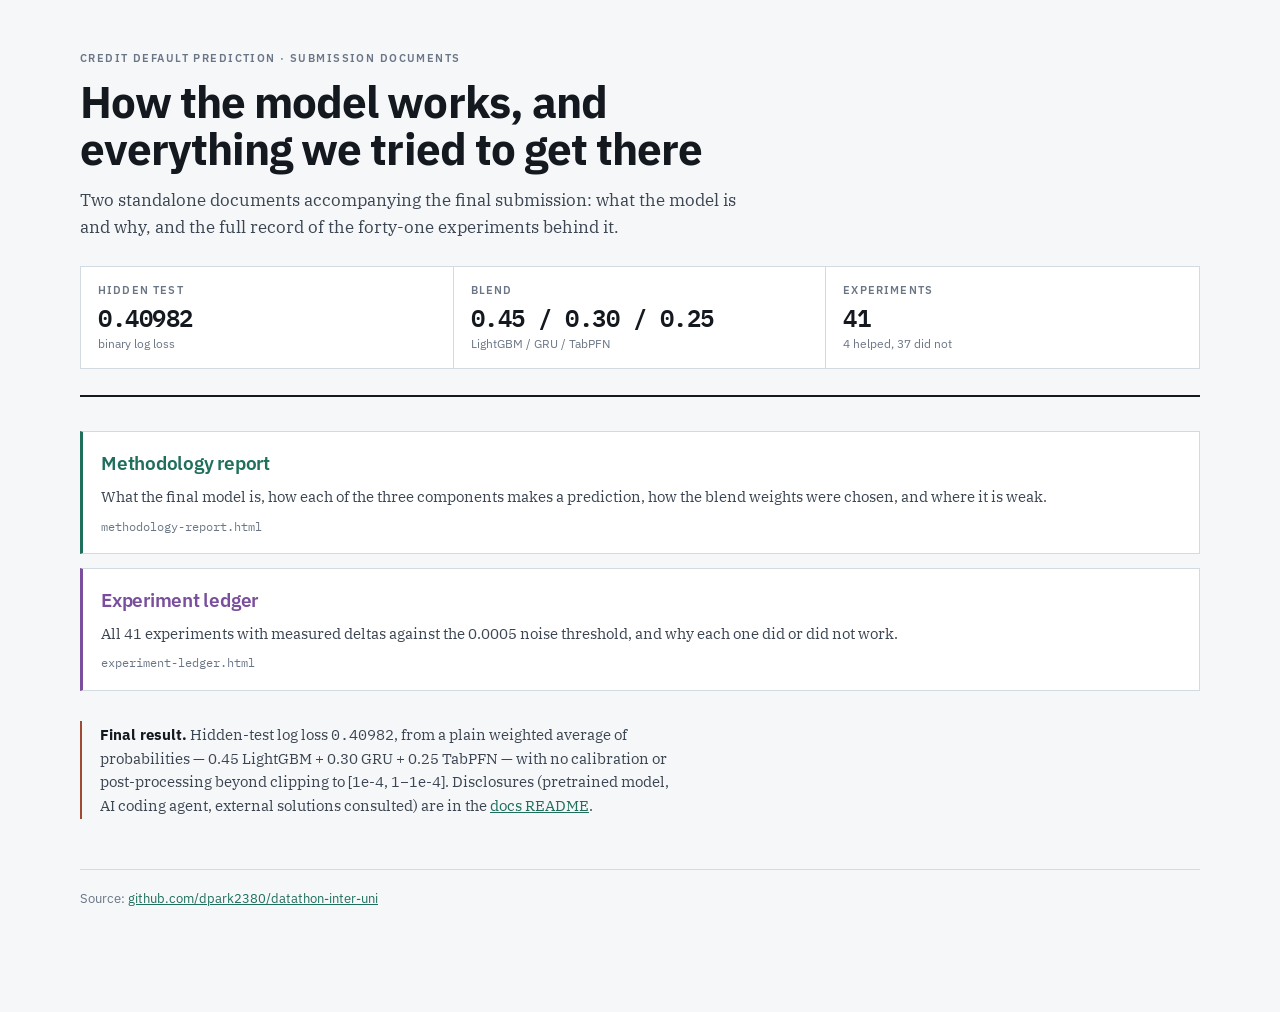
==== docs/index.html @ 4aecfcb4 "Add docs landing page for GitHub Pages Table of contents linking the methodology report and experime" ====
<!doctype html>
<html lang="en">
<head>
<meta charset="utf-8">
<meta name="viewport" content="width=device-width, initial-scale=1">
<title>Credit Default Prediction — Submission Documents</title>
<link rel="preconnect" href="https://fonts.googleapis.com">
<link rel="preconnect" href="https://fonts.gstatic.com" crossorigin>
<link rel="stylesheet" href="https://fonts.googleapis.com/css2?family=IBM+Plex+Mono:wght@400;500;600&family=IBM+Plex+Sans:wght@400;500;600;700&family=IBM+Plex+Serif:ital,wght@0,400;0,500;1,400&display=swap">
<style>
  :root{
    --ground:#F6F7F9; --panel:#FFFFFF; --panel-2:#ECEFF3;
    --ink:#14181F; --ink-2:#3C4652; --ink-3:#6A7686;
    --rule:#D2DAE2; --rule-soft:#E5EAEF;
    --lgbm:#1F6F5C; --gru:#7A4E9C; --tab:#B26A16; --warn:#9E4A34;
    --sans:"IBM Plex Sans",system-ui,-apple-system,sans-serif;
    --serif:"IBM Plex Serif",Georgia,serif;
    --mono:"IBM Plex Mono",ui-monospace,Menlo,monospace;
  }
  @media (prefers-color-scheme:dark){
    :root:not([data-theme="light"]){
      --ground:#0C1016; --panel:#141A22; --panel-2:#1A222B;
      --ink:#E7EDF4; --ink-2:#B3BFCC; --ink-3:#8492A2;
      --rule:#28313C; --rule-soft:#1F2731;
      --lgbm:#54C4A6; --gru:#B58BD6; --tab:#E0A254; --warn:#D98A70;
    }
  }
  :root[data-theme="dark"]{
    --ground:#0C1016; --panel:#141A22; --panel-2:#1A222B;
    --ink:#E7EDF4; --ink-2:#B3BFCC; --ink-3:#8492A2;
    --rule:#28313C; --rule-soft:#1F2731;
    --lgbm:#54C4A6; --gru:#B58BD6; --tab:#E0A254; --warn:#D98A70;
  }
  *{box-sizing:border-box;}
  body{background:var(--ground);color:var(--ink);font-family:var(--serif);
    font-size:16px;line-height:1.62;margin:0;padding:0 20px 90px;}
  .wrap{max-width:1120px;margin:0 auto;}
  .measure{max-width:67ch;}
  h1,h2,h3,.eyebrow,.stat b{font-family:var(--sans);}
  h1{font-size:clamp(29px,4.2vw,44px);line-height:1.08;letter-spacing:-.022em;
    font-weight:700;margin:0 0 14px;text-wrap:balance;}
  h2{font-size:19px;font-weight:600;letter-spacing:-.012em;margin:0;}
  p{margin:0 0 14px;}
  a{color:var(--lgbm);}
  .eyebrow{font-size:11px;font-weight:600;letter-spacing:.13em;text-transform:uppercase;
    color:var(--ink-3);margin:0 0 10px;}
  .mono{font-family:var(--mono);font-variant-numeric:tabular-nums;}
  code{font-family:var(--mono);font-size:.88em;background:var(--panel-2);
    padding:1px 5px;border-radius:3px;}
  header.top{border-bottom:2px solid var(--ink);padding:50px 0 26px;margin-bottom:34px;}
  .sub{color:var(--ink-2);font-size:17px;margin:0;}

  .figures{display:grid;grid-template-columns:repeat(auto-fit,minmax(150px,1fr));
    border:1px solid var(--rule);background:var(--panel);margin-top:24px;}
  .stat{padding:15px 17px;border-right:1px solid var(--rule);}
  .stat:last-child{border-right:none;}
  .stat span{display:block;font-family:var(--sans);font-size:10.5px;font-weight:600;
    letter-spacing:.11em;text-transform:uppercase;color:var(--ink-3);margin-bottom:6px;}
  .stat b{display:block;font-family:var(--mono);font-size:24px;font-weight:600;
    letter-spacing:-.02em;line-height:1;font-variant-numeric:tabular-nums;}
  .stat i{display:block;font-style:normal;font-size:12px;color:var(--ink-3);
    margin-top:5px;font-family:var(--sans);}

  .docs{display:grid;gap:14px;margin-top:26px;}
  .doc{display:block;border:1px solid var(--rule);border-left-width:3px;
    background:var(--panel);padding:16px 18px 17px;text-decoration:none;color:inherit;}
  .doc:hover{background:var(--panel-2);}
  .doc.m{border-left-color:var(--lgbm);}
  .doc.l{border-left-color:var(--gru);}
  .doc h2{color:var(--lgbm);}
  .doc.l h2{color:var(--gru);}
  .doc p{margin:6px 0 0;font-size:14.5px;color:var(--ink-2);}
  .doc .file{font-family:var(--mono);font-size:11.5px;color:var(--ink-3);
    margin-top:9px;display:block;}

  .note{border-left:2px solid var(--warn);padding:2px 0 2px 18px;margin:30px 0 0;
    color:var(--ink-2);font-size:14.5px;}
  .note strong{font-family:var(--sans);color:var(--ink);}
  footer{margin-top:50px;padding-top:18px;border-top:1px solid var(--rule);
    font-family:var(--sans);font-size:12.5px;color:var(--ink-3);}
</style>
</head>
<body>
<div class="wrap">

<header class="top">
  <p class="eyebrow">Credit default prediction &middot; submission documents</p>
  <h1>How the model works, and everything we tried to get there</h1>
  <p class="sub measure">Two standalone documents accompanying the final submission: what the model is and why, and the full record of the forty-one experiments behind it.</p>
  <div class="figures">
    <div class="stat"><span>Hidden test</span><b>0.40982</b><i>binary log loss</i></div>
    <div class="stat"><span>Blend</span><b>0.45 / 0.30 / 0.25</b><i>LightGBM / GRU / TabPFN</i></div>
    <div class="stat"><span>Experiments</span><b>41</b><i>4 helped, 37 did not</i></div>
  </div>
</header>

<div class="docs">
  <a class="doc m" href="methodology-report.html">
    <h2>Methodology report</h2>
    <p>What the final model is, how each of the three components makes a prediction, how the blend weights were chosen, and where it is weak.</p>
    <span class="file">methodology-report.html</span>
  </a>
  <a class="doc l" href="experiment-ledger.html">
    <h2>Experiment ledger</h2>
    <p>All 41 experiments with measured deltas against the 0.0005 noise threshold, and why each one did or did not work.</p>
    <span class="file">experiment-ledger.html</span>
  </a>
</div>

<div class="note measure">
  <strong>Final result.</strong> Hidden-test log loss <span class="mono">0.40982</span>, from a plain weighted average of probabilities &mdash; 0.45 LightGBM + 0.30 GRU + 0.25 TabPFN &mdash; with no calibration or post-processing beyond clipping to [1e-4, 1&minus;1e-4]. Disclosures (pretrained model, AI coding agent, external solutions consulted) are in the <a href="https://github.com/dpark2380/datathon-inter-uni/blob/main/docs/README.md">docs README</a>.
</div>

<footer>
  <p>Source: <a href="https://github.com/dpark2380/datathon-inter-uni">github.com/dpark2380/datathon-inter-uni</a></p>
</footer>

</div>
</body>
</html>
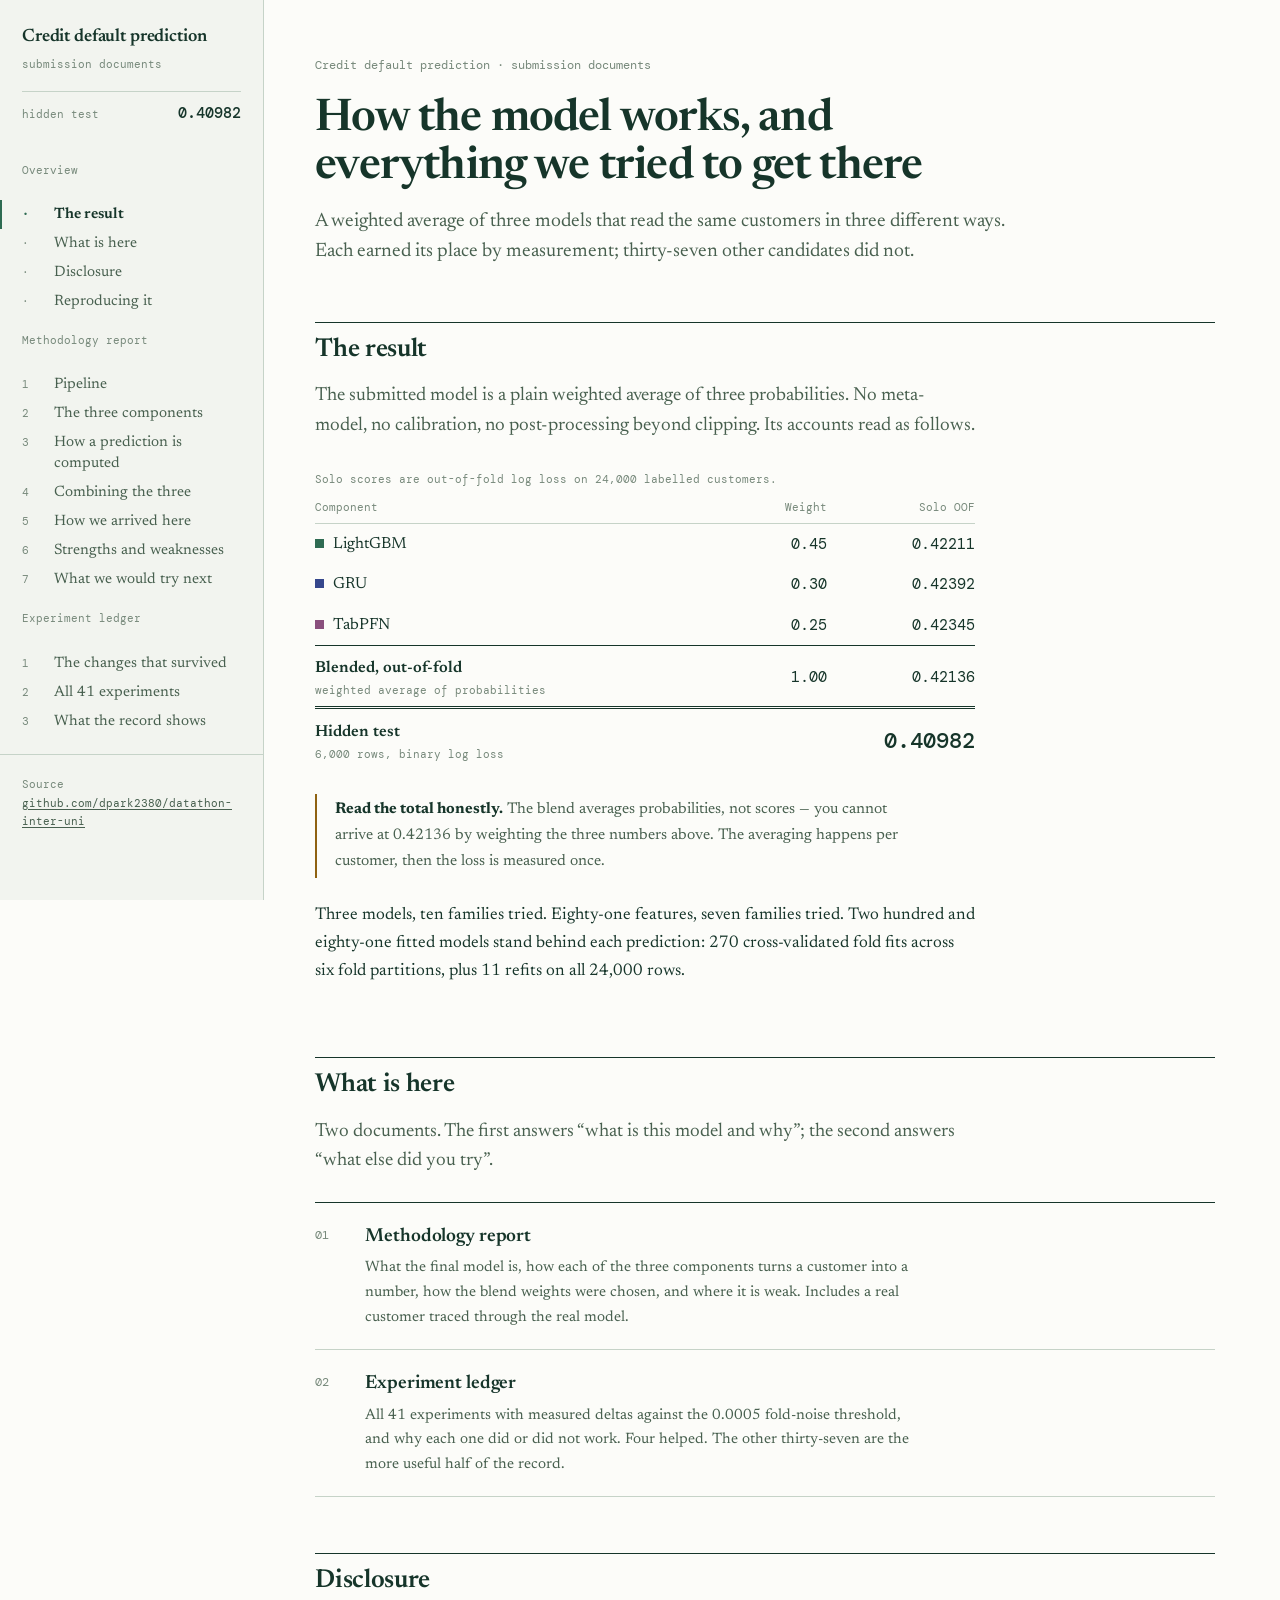
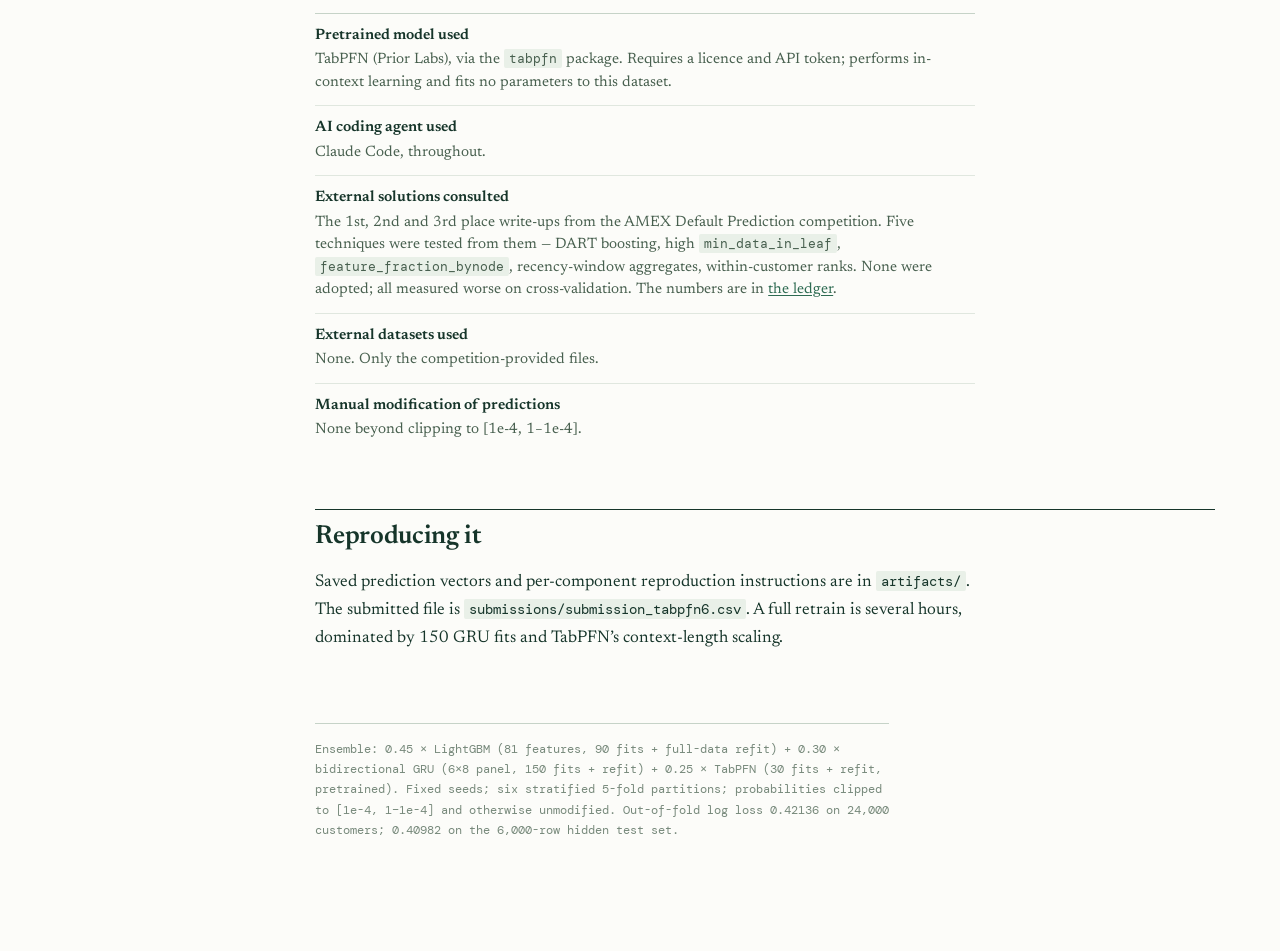
==== commit d621caa7: "Rebuild the published documents as a navigable three-page site The two documents were standalone pag" ====
--- a/docs/index.html
+++ b/docs/index.html
@@ -4,117 +4,134 @@
 <meta charset="utf-8">
 <meta name="viewport" content="width=device-width, initial-scale=1">
 <title>Credit Default Prediction — Submission Documents</title>
+<meta name="description" content="How a three-model ensemble predicts credit default at 0.40982 log loss, and the record of forty-one experiments behind it.">
 <link rel="preconnect" href="https://fonts.googleapis.com">
 <link rel="preconnect" href="https://fonts.gstatic.com" crossorigin>
-<link rel="stylesheet" href="https://fonts.googleapis.com/css2?family=IBM+Plex+Mono:wght@400;500;600&family=IBM+Plex+Sans:wght@400;500;600;700&family=IBM+Plex+Serif:ital,wght@0,400;0,500;1,400&display=swap">
-<style>
-  :root{
-    --ground:#F6F7F9; --panel:#FFFFFF; --panel-2:#ECEFF3;
-    --ink:#14181F; --ink-2:#3C4652; --ink-3:#6A7686;
-    --rule:#D2DAE2; --rule-soft:#E5EAEF;
-    --lgbm:#1F6F5C; --gru:#7A4E9C; --tab:#B26A16; --warn:#9E4A34;
-    --sans:"IBM Plex Sans",system-ui,-apple-system,sans-serif;
-    --serif:"IBM Plex Serif",Georgia,serif;
-    --mono:"IBM Plex Mono",ui-monospace,Menlo,monospace;
-  }
-  @media (prefers-color-scheme:dark){
-    :root:not([data-theme="light"]){
-      --ground:#0C1016; --panel:#141A22; --panel-2:#1A222B;
-      --ink:#E7EDF4; --ink-2:#B3BFCC; --ink-3:#8492A2;
-      --rule:#28313C; --rule-soft:#1F2731;
-      --lgbm:#54C4A6; --gru:#B58BD6; --tab:#E0A254; --warn:#D98A70;
-    }
-  }
-  :root[data-theme="dark"]{
-    --ground:#0C1016; --panel:#141A22; --panel-2:#1A222B;
-    --ink:#E7EDF4; --ink-2:#B3BFCC; --ink-3:#8492A2;
-    --rule:#28313C; --rule-soft:#1F2731;
-    --lgbm:#54C4A6; --gru:#B58BD6; --tab:#E0A254; --warn:#D98A70;
-  }
-  *{box-sizing:border-box;}
-  body{background:var(--ground);color:var(--ink);font-family:var(--serif);
-    font-size:16px;line-height:1.62;margin:0;padding:0 20px 90px;}
-  .wrap{max-width:1120px;margin:0 auto;}
-  .measure{max-width:67ch;}
-  h1,h2,h3,.eyebrow,.stat b{font-family:var(--sans);}
-  h1{font-size:clamp(29px,4.2vw,44px);line-height:1.08;letter-spacing:-.022em;
-    font-weight:700;margin:0 0 14px;text-wrap:balance;}
-  h2{font-size:19px;font-weight:600;letter-spacing:-.012em;margin:0;}
-  p{margin:0 0 14px;}
-  a{color:var(--lgbm);}
-  .eyebrow{font-size:11px;font-weight:600;letter-spacing:.13em;text-transform:uppercase;
-    color:var(--ink-3);margin:0 0 10px;}
-  .mono{font-family:var(--mono);font-variant-numeric:tabular-nums;}
-  code{font-family:var(--mono);font-size:.88em;background:var(--panel-2);
-    padding:1px 5px;border-radius:3px;}
-  header.top{border-bottom:2px solid var(--ink);padding:50px 0 26px;margin-bottom:34px;}
-  .sub{color:var(--ink-2);font-size:17px;margin:0;}
-
-  .figures{display:grid;grid-template-columns:repeat(auto-fit,minmax(150px,1fr));
-    border:1px solid var(--rule);background:var(--panel);margin-top:24px;}
-  .stat{padding:15px 17px;border-right:1px solid var(--rule);}
-  .stat:last-child{border-right:none;}
-  .stat span{display:block;font-family:var(--sans);font-size:10.5px;font-weight:600;
-    letter-spacing:.11em;text-transform:uppercase;color:var(--ink-3);margin-bottom:6px;}
-  .stat b{display:block;font-family:var(--mono);font-size:24px;font-weight:600;
-    letter-spacing:-.02em;line-height:1;font-variant-numeric:tabular-nums;}
-  .stat i{display:block;font-style:normal;font-size:12px;color:var(--ink-3);
-    margin-top:5px;font-family:var(--sans);}
-
-  .docs{display:grid;gap:14px;margin-top:26px;}
-  .doc{display:block;border:1px solid var(--rule);border-left-width:3px;
-    background:var(--panel);padding:16px 18px 17px;text-decoration:none;color:inherit;}
-  .doc:hover{background:var(--panel-2);}
-  .doc.m{border-left-color:var(--lgbm);}
-  .doc.l{border-left-color:var(--gru);}
-  .doc h2{color:var(--lgbm);}
-  .doc.l h2{color:var(--gru);}
-  .doc p{margin:6px 0 0;font-size:14.5px;color:var(--ink-2);}
-  .doc .file{font-family:var(--mono);font-size:11.5px;color:var(--ink-3);
-    margin-top:9px;display:block;}
-
-  .note{border-left:2px solid var(--warn);padding:2px 0 2px 18px;margin:30px 0 0;
-    color:var(--ink-2);font-size:14.5px;}
-  .note strong{font-family:var(--sans);color:var(--ink);}
-  footer{margin-top:50px;padding-top:18px;border-top:1px solid var(--rule);
-    font-family:var(--sans);font-size:12.5px;color:var(--ink-3);}
-</style>
+<link rel="stylesheet" href="https://fonts.googleapis.com/css2?family=DM+Mono:wght@300;400;500&family=Newsreader:ital,opsz,wght@0,6..72,400..700;1,6..72,400..600&display=swap">
+<link rel="stylesheet" href="assets/site.css">
 </head>
 <body>
+
+<button class="navbtn" aria-expanded="false" aria-controls="nav"><span></span>Contents</button>
+
+<nav class="nav" id="nav" aria-label="Document contents">
+  <a class="brand" href="index.html"><b>Credit default prediction</b><span>submission documents</span></a>
+  <p class="score"><span>hidden test</span><b>0.40982</b></p>
+
+  <p class="grp">Overview</p>
+  <ol>
+    <li><a class="item" href="#result"><span class="no">·</span>The result</a></li>
+    <li><a class="item" href="#reading"><span class="no">·</span>What is here</a></li>
+    <li><a class="item" href="#disclosure"><span class="no">·</span>Disclosure</a></li>
+    <li><a class="item" href="#repro"><span class="no">·</span>Reproducing it</a></li>
+  </ol>
+
+  <p class="grp">Methodology report</p>
+  <ol>
+    <li><a class="item" href="methodology-report.html#pipeline"><span class="no">1</span>Pipeline</a></li>
+    <li><a class="item" href="methodology-report.html#components"><span class="no">2</span>The three components</a></li>
+    <li><a class="item" href="methodology-report.html#mechanics"><span class="no">3</span>How a prediction is computed</a></li>
+    <li><a class="item" href="methodology-report.html#blend"><span class="no">4</span>Combining the three</a></li>
+    <li><a class="item" href="methodology-report.html#provenance"><span class="no">5</span>How we arrived here</a></li>
+    <li><a class="item" href="methodology-report.html#assessment"><span class="no">6</span>Strengths and weaknesses</a></li>
+    <li><a class="item" href="methodology-report.html#next"><span class="no">7</span>What we would try next</a></li>
+  </ol>
+
+  <p class="grp">Experiment ledger</p>
+  <ol>
+    <li><a class="item" href="experiment-ledger.html#survived"><span class="no">1</span>The changes that survived</a></li>
+    <li><a class="item" href="experiment-ledger.html#ledger"><span class="no">2</span>All 41 experiments</a></li>
+    <li><a class="item" href="experiment-ledger.html#patterns"><span class="no">3</span>What the record shows</a></li>
+  </ol>
+
+  <p class="foot">Source<br><a href="https://github.com/dpark2380/datathon-inter-uni">github.com/dpark2380/<wbr>datathon-inter-uni</a></p>
+</nav>
+
+<main class="page">
 <div class="wrap">
 
 <header class="top">
-  <p class="eyebrow">Credit default prediction &middot; submission documents</p>
+  <p class="kicker">Credit default prediction · submission documents</p>
   <h1>How the model works, and everything we tried to get there</h1>
-  <p class="sub measure">Two standalone documents accompanying the final submission: what the model is and why, and the full record of the forty-one experiments behind it.</p>
-  <div class="figures">
-    <div class="stat"><span>Hidden test</span><b>0.40982</b><i>binary log loss</i></div>
-    <div class="stat"><span>Blend</span><b>0.45 / 0.30 / 0.25</b><i>LightGBM / GRU / TabPFN</i></div>
-    <div class="stat"><span>Experiments</span><b>41</b><i>4 helped, 37 did not</i></div>
-  </div>
+  <p class="sub measure">A weighted average of three models that read the same customers in three different ways. Each earned its place by measurement; thirty-seven other candidates did not.</p>
 </header>
 
-<div class="docs">
-  <a class="doc m" href="methodology-report.html">
-    <h2>Methodology report</h2>
-    <p>What the final model is, how each of the three components makes a prediction, how the blend weights were chosen, and where it is weak.</p>
-    <span class="file">methodology-report.html</span>
-  </a>
-  <a class="doc l" href="experiment-ledger.html">
-    <h2>Experiment ledger</h2>
-    <p>All 41 experiments with measured deltas against the 0.0005 noise threshold, and why each one did or did not work.</p>
-    <span class="file">experiment-ledger.html</span>
-  </a>
-</div>
+<section id="result">
+  <div class="sechead"><h2>The result</h2></div>
+  <p class="lede measure">The submitted model is a plain weighted average of three probabilities. No meta-model, no calibration, no post-processing beyond clipping. Its accounts read as follows.</p>
 
-<div class="note measure">
-  <strong>Final result.</strong> Hidden-test log loss <span class="mono">0.40982</span>, from a plain weighted average of probabilities &mdash; 0.45 LightGBM + 0.30 GRU + 0.25 TabPFN &mdash; with no calibration or post-processing beyond clipping to [1e-4, 1&minus;1e-4]. Disclosures (pretrained model, AI coding agent, external solutions consulted) are in the <a href="https://github.com/dpark2380/datathon-inter-uni/blob/main/docs/README.md">docs README</a>.
-</div>
+  <div class="stmt">
+    <table>
+      <caption>Solo scores are out-of-fold log loss on 24,000 labelled customers.</caption>
+      <thead>
+        <tr><th scope="col">Component</th><th scope="col">Weight</th><th scope="col">Solo OOF</th></tr>
+      </thead>
+      <tbody>
+        <tr><td><i class="swatch sw-l"></i>LightGBM</td><td>0.45</td><td>0.42211</td></tr>
+        <tr><td><i class="swatch sw-g"></i>GRU</td><td>0.30</td><td>0.42392</td></tr>
+        <tr><td><i class="swatch sw-t"></i>TabPFN</td><td>0.25</td><td>0.42345</td></tr>
+        <tr class="total">
+          <td>Blended, out-of-fold<span class="qual">weighted average of probabilities</span></td>
+          <td>1.00</td><td>0.42136</td>
+        </tr>
+        <tr class="final">
+          <td>Hidden test<span class="qual">6,000 rows, binary log loss</span></td>
+          <td colspan="2">0.40982</td>
+        </tr>
+      </tbody>
+    </table>
+  </div>
 
-<footer>
-  <p>Source: <a href="https://github.com/dpark2380/datathon-inter-uni">github.com/dpark2380/datathon-inter-uni</a></p>
+  <p class="note measure"><strong>Read the total honestly.</strong> The blend averages probabilities, not scores &mdash; you cannot arrive at 0.42136 by weighting the three numbers above. The averaging happens per customer, then the loss is measured once.</p>
+
+  <p class="measure">Three models, ten families tried. Eighty-one features, seven families tried. Two hundred and eighty-one fitted models stand behind each prediction: 270 cross-validated fold fits across six fold partitions, plus 11 refits on all 24,000 rows.</p>
+</section>
+
+<section id="reading">
+  <div class="sechead"><h2>What is here</h2></div>
+  <p class="lede measure">Two documents. The first answers &ldquo;what is this model and why&rdquo;; the second answers &ldquo;what else did you try&rdquo;.</p>
+
+  <div class="docs">
+    <a class="doc" href="methodology-report.html">
+      <span class="no">01</span>
+      <span>
+        <h3>Methodology report</h3>
+        <p>What the final model is, how each of the three components turns a customer into a number, how the blend weights were chosen, and where it is weak. Includes a real customer traced through the real model.</p>
+      </span>
+    </a>
+    <a class="doc" href="experiment-ledger.html">
+      <span class="no">02</span>
+      <span>
+        <h3>Experiment ledger</h3>
+        <p>All 41 experiments with measured deltas against the 0.0005 fold-noise threshold, and why each one did or did not work. Four helped. The other thirty-seven are the more useful half of the record.</p>
+      </span>
+    </a>
+  </div>
+</section>
+
+<section id="disclosure">
+  <div class="sechead"><h2>Disclosure</h2></div>
+  <ul class="deflist measure">
+    <li><b>Pretrained model used</b>TabPFN (Prior Labs), via the <code>tabpfn</code> package. Requires a licence and API token; performs in-context learning and fits no parameters to this dataset.</li>
+    <li><b>AI coding agent used</b>Claude Code, throughout.</li>
+    <li><b>External solutions consulted</b>The 1st, 2nd and 3rd place write-ups from the AMEX Default Prediction competition. Five techniques were tested from them &mdash; DART boosting, high <code>min_data_in_leaf</code>, <code>feature_fraction_bynode</code>, recency-window aggregates, within-customer ranks. None were adopted; all measured worse on cross-validation. The numbers are in <a href="experiment-ledger.html#ledger">the ledger</a>.</li>
+    <li><b>External datasets used</b>None. Only the competition-provided files.</li>
+    <li><b>Manual modification of predictions</b>None beyond clipping to [1e-4, 1&minus;1e-4].</li>
+  </ul>
+</section>
+
+<section id="repro">
+  <div class="sechead"><h2>Reproducing it</h2></div>
+  <p class="measure">Saved prediction vectors and per-component reproduction instructions are in <code>artifacts/</code>. The submitted file is <code>submissions/submission_tabpfn6.csv</code>. A full retrain is several hours, dominated by 150 GRU fits and TabPFN&rsquo;s context-length scaling.</p>
+</section>
+
+<footer class="doc-foot">
+  Ensemble: 0.45 &times; LightGBM (81 features, 90 fits + full-data refit) + 0.30 &times; bidirectional GRU (6&times;8 panel, 150 fits + refit) + 0.25 &times; TabPFN (30 fits + refit, pretrained). Fixed seeds; six stratified 5-fold partitions; probabilities clipped to [1e-4, 1&minus;1e-4] and otherwise unmodified. Out-of-fold log loss 0.42136 on 24,000 customers; 0.40982 on the 6,000-row hidden test set.
 </footer>
 
 </div>
+</main>
+
+<script src="assets/site.js"></script>
 </body>
 </html>
--- a/docs/assets/site.css
+++ b/docs/assets/site.css
@@ -0,0 +1,302 @@
+/* Credit default prediction — submission documents
+   Visual system: the account statement. Serif prose, mono figures,
+   accounting rules, green-bar banding where rows must be tracked. */
+
+:root{
+  --paper:#FCFCF9;
+  --panel:#FFFFFF;
+  --bar:#E9F0E8;
+  --tint:#F2F4EF;
+  --ink:#16352A;
+  --ink-2:#48604F;
+  --ink-3:#77897B;
+  --rule:#C6D3C8;
+  --rule-soft:#E0E7DF;
+  --red:#A3301F;
+  --amber:#8F6212;
+  --lgbm:#2E6B52;
+  --gru:#35478C;
+  --tab:#8A4F7D;
+  --serif:"Newsreader",Georgia,"Times New Roman",serif;
+  --mono:"DM Mono",ui-monospace,"SF Mono",Menlo,monospace;
+  --sidebar:264px;
+}
+@media (prefers-color-scheme:dark){
+  :root:not([data-theme="light"]){
+    --paper:#0F1411; --panel:#151B17; --bar:#1A221C; --tint:#141A16;
+    --ink:#E3ECE5; --ink-2:#AABCAF; --ink-3:#849685;
+    --rule:#2B352E; --rule-soft:#212A23;
+    --red:#E4907E; --amber:#D8A852;
+    --lgbm:#63BE99; --gru:#96A9EC; --tab:#D69CC6;
+  }
+}
+:root[data-theme="dark"]{
+  --paper:#0F1411; --panel:#151B17; --bar:#1A221C; --tint:#141A16;
+  --ink:#E3ECE5; --ink-2:#AABCAF; --ink-3:#849685;
+  --rule:#2B352E; --rule-soft:#212A23;
+  --red:#E4907E; --amber:#D8A852;
+  --lgbm:#63BE99; --gru:#96A9EC; --tab:#D69CC6;
+}
+
+*{box-sizing:border-box;}
+html{scroll-behavior:smooth;scroll-padding-top:24px;}
+@media (prefers-reduced-motion:reduce){html{scroll-behavior:auto;}}
+body{
+  margin:0;background:var(--paper);color:var(--ink);
+  font-family:var(--serif);font-size:17px;line-height:1.66;
+  font-optical-sizing:auto;
+  -webkit-font-smoothing:antialiased;
+}
+
+/* ---------- sidebar ---------------------------------------------------- */
+
+.nav{
+  position:fixed;inset:0 auto 0 0;width:var(--sidebar);
+  border-right:1px solid var(--rule);background:var(--tint);
+  overflow-y:auto;padding:26px 0 40px;z-index:40;
+}
+.nav .brand{display:block;padding:0 22px 18px;text-decoration:none;color:inherit;}
+.nav .brand b{display:block;font-size:18px;font-weight:600;line-height:1.25;letter-spacing:-.008em;}
+.nav .brand span{display:block;font-family:var(--mono);font-size:11px;
+  color:var(--ink-3);margin-top:6px;}
+.nav .score{
+  margin:0 22px 20px;padding:9px 0 0;border-top:1px solid var(--rule);
+  font-family:var(--mono);font-size:11px;color:var(--ink-3);
+  display:flex;justify-content:space-between;align-items:baseline;
+}
+.nav .score b{font-size:15px;color:var(--ink);font-weight:500;font-variant-numeric:tabular-nums;}
+
+.nav ol{list-style:none;margin:0;padding:0;}
+.nav .grp{
+  font-family:var(--mono);font-size:10.5px;color:var(--ink-3);
+  padding:16px 22px 6px;
+}
+.nav a.item{
+  display:flex;gap:10px;align-items:baseline;
+  padding:4px 22px 4px 20px;border-left:2px solid transparent;
+  text-decoration:none;color:var(--ink-2);font-size:15px;line-height:1.4;
+}
+.nav a.item .no{font-family:var(--mono);font-size:11px;color:var(--ink-3);
+  min-width:22px;font-variant-numeric:tabular-nums;}
+.nav a.item:hover{color:var(--ink);background:var(--bar);}
+.nav a.item[aria-current]{color:var(--ink);border-left-color:var(--lgbm);font-weight:600;}
+.nav a.item[aria-current] .no{color:var(--lgbm);}
+.nav .foot{padding:20px 22px 0;margin-top:18px;border-top:1px solid var(--rule);
+  font-family:var(--mono);font-size:11px;color:var(--ink-3);line-height:1.7;}
+.nav .foot a{color:var(--ink-2);}
+
+.navbtn{display:none;}
+
+/* ---------- page shell -------------------------------------------------- */
+
+.page{margin-left:var(--sidebar);padding:0 clamp(20px,4vw,64px) 110px;}
+.wrap{max-width:900px;}
+.measure{max-width:66ch;}
+
+h1{font-size:clamp(30px,4vw,45px);line-height:1.06;letter-spacing:-.018em;
+  font-weight:600;margin:0 0 16px;text-wrap:balance;}
+h2{font-size:26px;line-height:1.18;font-weight:600;letter-spacing:-.012em;margin:0;}
+h3{font-size:19px;font-weight:600;margin:0 0 8px;letter-spacing:-.006em;}
+h4{font-size:16px;font-weight:600;margin:20px 0 6px;}
+p{margin:0 0 15px;}
+a{color:var(--lgbm);text-underline-offset:2px;}
+:focus-visible{outline:2px solid var(--gru);outline-offset:3px;}
+em{font-style:italic;}
+
+.mono,code{font-family:var(--mono);font-variant-numeric:tabular-nums;}
+code{font-size:.85em;background:var(--bar);padding:1px 5px;border-radius:2px;}
+.lede{font-size:19px;color:var(--ink-2);line-height:1.55;}
+.sub{font-size:19.5px;color:var(--ink-2);line-height:1.5;margin:0;}
+
+header.top{padding:56px 0 0;}
+header.top .kicker{font-family:var(--mono);font-size:12px;color:var(--ink-3);
+  margin:0 0 20px;}
+
+/* section headers: a ruled statement divider ---------------------------- */
+section{padding-top:56px;}
+.sechead{display:flex;align-items:baseline;gap:14px;
+  border-top:1px solid var(--ink);padding-top:12px;margin-bottom:16px;}
+.sechead .no{font-family:var(--mono);font-size:13px;color:var(--ink-3);}
+.sechead h2{flex:1;}
+
+/* ---------- the statement of accounts (hero) ---------------------------- */
+
+.stmt{margin:30px 0 0;max-width:660px;overflow-x:auto;}
+.stmt table{width:100%;min-width:420px;border-collapse:collapse;}
+.stmt caption{text-align:left;font-family:var(--mono);font-size:11px;
+  color:var(--ink-3);padding-bottom:9px;}
+.stmt th{font-family:var(--mono);font-size:11px;font-weight:400;color:var(--ink-3);
+  text-align:right;padding:0 0 7px;border-bottom:1px solid var(--rule);}
+.stmt th:first-child{text-align:left;}
+.stmt td{padding:7px 0;font-size:16px;}
+.stmt td+td{text-align:right;font-family:var(--mono);font-size:15px;
+  font-variant-numeric:tabular-nums;padding-left:20px;}
+.stmt .swatch{display:inline-block;width:9px;height:9px;margin-right:9px;}
+.stmt .sw-l{background:var(--lgbm);} .stmt .sw-g{background:var(--gru);}
+.stmt .sw-t{background:var(--tab);}
+.stmt tr.total td{border-top:1px solid var(--ink);padding-top:9px;}
+.stmt tr.final td{border-top:3px double var(--ink);padding-top:10px;}
+.stmt tr.total td:first-child,.stmt tr.final td:first-child{font-weight:600;}
+.stmt tr.final td+td{font-size:22px;font-weight:500;}
+.stmt .qual{font-family:var(--mono);font-size:10.5px;color:var(--ink-3);
+  display:block;font-weight:400;}
+
+/* ---------- figure blocks ---------------------------------------------- */
+
+figure{margin:26px 0;padding:0;}
+figure.plate{background:var(--panel);border:1px solid var(--rule);padding:16px;}
+figure.plate img{display:block;width:100%;height:auto;}
+figcaption{font-size:14.5px;color:var(--ink-2);line-height:1.5;margin-top:11px;
+  max-width:64ch;}
+figcaption b{font-weight:600;color:var(--ink);}
+.chart{display:block;width:100%;height:auto;}
+.chart text{font-family:var(--mono);fill:var(--ink-3);}
+.chart .lab{fill:var(--ink-2);}
+
+/* ---------- pipeline ---------------------------------------------------- */
+
+.pipe{display:grid;grid-template-columns:repeat(auto-fit,minmax(168px,1fr));
+  border-top:1px solid var(--rule);margin:24px 0 0;}
+.pstep{border-bottom:1px solid var(--rule);border-right:1px solid var(--rule-soft);
+  padding:13px 16px 15px;}
+.pstep:last-child{border-right:none;}
+.pstep .n{font-family:var(--mono);font-size:11px;color:var(--ink-3);display:block;}
+.pstep strong{display:block;font-size:16.5px;font-weight:600;margin:3px 0 5px;}
+.pstep em{font-style:normal;font-size:13.5px;color:var(--ink-2);line-height:1.45;
+  display:block;}
+
+/* ---------- component ledgers ------------------------------------------- */
+
+.comps{display:grid;gap:26px;margin-top:26px;}
+@media (min-width:940px){.comps{grid-template-columns:repeat(3,1fr);}}
+.comp{border-top:3px solid var(--ink);padding-top:12px;}
+.comp.c-l{border-top-color:var(--lgbm);} .comp.c-g{border-top-color:var(--gru);}
+.comp.c-t{border-top-color:var(--tab);}
+.comp h3{margin-bottom:3px;}
+.comp .wt{font-family:var(--mono);font-size:11.5px;color:var(--ink-3);
+  margin:0 0 11px;}
+.comp p{font-size:15px;line-height:1.55;}
+.comp dl{display:grid;grid-template-columns:auto 1fr;gap:4px 14px;margin:14px 0 0;
+  border-top:1px solid var(--rule-soft);padding-top:10px;
+  font-family:var(--mono);font-size:12px;}
+.comp dt{color:var(--ink-3);}
+.comp dd{margin:0;text-align:right;font-variant-numeric:tabular-nums;}
+
+/* ---------- generic table ----------------------------------------------- */
+
+.tbl-wrap{overflow-x:auto;margin:24px 0 0;}
+table.data{width:100%;border-collapse:collapse;font-size:15px;min-width:540px;}
+table.data caption{text-align:left;font-family:var(--mono);font-size:11px;
+  color:var(--ink-3);padding-bottom:9px;}
+table.data th{font-family:var(--mono);font-size:11px;font-weight:400;
+  color:var(--ink-3);text-align:left;padding:0 12px 7px 0;
+  border-bottom:1px solid var(--ink);white-space:nowrap;}
+table.data th.n{text-align:right;}
+table.data td{padding:9px 12px 9px 0;border-bottom:1px solid var(--rule-soft);
+  vertical-align:top;}
+table.data td.n{text-align:right;font-family:var(--mono);
+  font-variant-numeric:tabular-nums;white-space:nowrap;}
+table.data tr.hl td{background:var(--bar);font-weight:600;}
+.up{color:var(--lgbm);} .down{color:var(--red);} .flat{color:var(--ink-3);}
+
+/* green-bar banding: only where a row must be tracked across width */
+table.ledger{min-width:760px;}
+table.ledger tr.band{background:var(--bar);}
+table.ledger td{border-bottom:none;padding:10px 12px 10px 10px;}
+table.ledger tr.grp td{font-family:var(--mono);font-size:11.5px;color:var(--ink-2);
+  background:transparent;border-bottom:1px solid var(--ink);
+  border-top:1px solid var(--rule);padding-top:28px;padding-bottom:6px;}
+.why{display:block;font-size:14.5px;line-height:1.5;color:var(--ink-2);}
+table.data .why{margin-top:3px;}
+table.ledger .exp{font-weight:600;min-width:170px;}
+
+/* delta bars: width = |delta| x 150000px, noise floor at 0.0005 = 75px */
+.bar{position:relative;height:16px;width:170px;}
+.bar .zero{position:absolute;left:50%;top:-1px;bottom:-1px;width:1px;
+  background:var(--ink-3);opacity:.7;}
+.bar .th{position:absolute;top:-1px;bottom:-1px;width:1px;
+  background:repeating-linear-gradient(var(--amber) 0 2px,transparent 2px 4px);}
+.bar .th.r{left:calc(50% + 75px);} .bar .th.l{left:calc(50% - 75px);}
+.bar .fill{position:absolute;top:4px;height:8px;
+  width:calc(var(--d) * 150000px);max-width:84px;}
+.bar .fill.pos{left:50%;background:var(--lgbm);}
+.bar .fill.neg{right:50%;background:var(--red);}
+.bar .fill.nil{left:50%;background:var(--ink-3);opacity:.5;}
+/* plain left-anchored bar, for distance-from-best */
+.pbar{display:block;height:8px;background:var(--ink-3);opacity:.45;margin-top:5px;}
+.pbar.sel{background:var(--lgbm);opacity:1;}
+
+.legend{display:flex;flex-wrap:wrap;gap:20px;margin-top:16px;
+  font-family:var(--mono);font-size:11px;color:var(--ink-3);}
+.legend i{display:inline-block;width:16px;height:6px;margin-right:7px;
+  vertical-align:middle;font-style:normal;}
+
+/* ---------- traces / computations --------------------------------------- */
+
+.trace{background:var(--tint);border-left:2px solid var(--rule);
+  font-family:var(--mono);font-size:12.5px;line-height:1.85;
+  padding:15px 18px;margin:20px 0;overflow-x:auto;
+  color:var(--ink-2);}
+.trace b{color:var(--ink);font-weight:500;}
+
+/* ---------- notes ------------------------------------------------------- */
+
+.note{border-left:2px solid var(--amber);padding:3px 0 3px 18px;margin:24px 0;
+  color:var(--ink-2);font-size:15.5px;}
+.note strong{color:var(--ink);}
+.callout{border-top:1px solid var(--ink);border-bottom:1px solid var(--ink);
+  padding:16px 0;margin:32px 0 0;}
+.callout p:last-child{margin-bottom:0;}
+
+.two{display:grid;gap:30px;margin-top:24px;}
+@media (min-width:860px){.two{grid-template-columns:1fr 1fr;}}
+.deflist{margin:0;padding:0;list-style:none;}
+.deflist li{border-top:1px solid var(--rule-soft);padding:11px 0;font-size:15px;
+  line-height:1.5;color:var(--ink-2);}
+.deflist li:first-child{border-top:1px solid var(--rule);}
+.deflist b{display:block;color:var(--ink);font-weight:600;margin-bottom:2px;}
+
+.findings{margin-top:8px;}
+.finding{border-top:1px solid var(--rule);padding:18px 0 6px;}
+.finding h3{margin-bottom:6px;}
+.finding p{font-size:15.5px;color:var(--ink-2);max-width:66ch;}
+.finding .ev{font-family:var(--mono);font-size:11.5px;color:var(--ink-3);
+  line-height:1.8;}
+
+.next{margin-top:8px;}
+.next .item{border-top:1px solid var(--rule);padding:18px 0 6px;}
+.next .item h3{margin-bottom:6px;}
+.next .item p{font-size:15.5px;color:var(--ink-2);max-width:66ch;}
+.next .item .why b{color:var(--ink);}
+
+.docs{display:grid;gap:0;margin-top:26px;border-top:1px solid var(--ink);}
+.doc{display:grid;grid-template-columns:34px 1fr;gap:16px;
+  border-bottom:1px solid var(--rule);padding:18px 0;
+  text-decoration:none;color:inherit;}
+.doc:hover{background:var(--bar);}
+.doc .no{font-family:var(--mono);font-size:12px;color:var(--ink-3);padding-top:5px;}
+.doc h3{margin-bottom:4px;}
+.doc p{font-size:15px;color:var(--ink-2);margin:0;max-width:62ch;}
+
+footer.doc-foot{margin-top:70px;padding-top:16px;border-top:1px solid var(--rule);
+  font-family:var(--mono);font-size:11.5px;color:var(--ink-3);line-height:1.75;
+  max-width:82ch;}
+
+/* ---------- responsive --------------------------------------------------- */
+
+@media (max-width:1040px){
+  .nav{transform:translateX(-100%);transition:transform .18s ease;width:280px;}
+  .nav.open{transform:translateX(0);box-shadow:0 0 40px rgba(0,0,0,.18);}
+  .page{margin-left:0;padding-top:56px;}
+  .navbtn{display:flex;align-items:center;gap:10px;position:fixed;top:0;left:0;
+    right:0;height:46px;padding:0 16px;z-index:50;background:var(--paper);
+    border:none;border-bottom:1px solid var(--rule);color:var(--ink);
+    font-family:var(--mono);font-size:12px;cursor:pointer;}
+  .navbtn span{display:inline-block;width:15px;height:1px;background:var(--ink);
+    box-shadow:0 -5px 0 var(--ink),0 5px 0 var(--ink);}
+  header.top{padding-top:34px;}
+}
+@media (prefers-reduced-motion:reduce){.nav{transition:none;}}
+@media print{
+  .nav,.navbtn{display:none;} .page{margin-left:0;}
+}
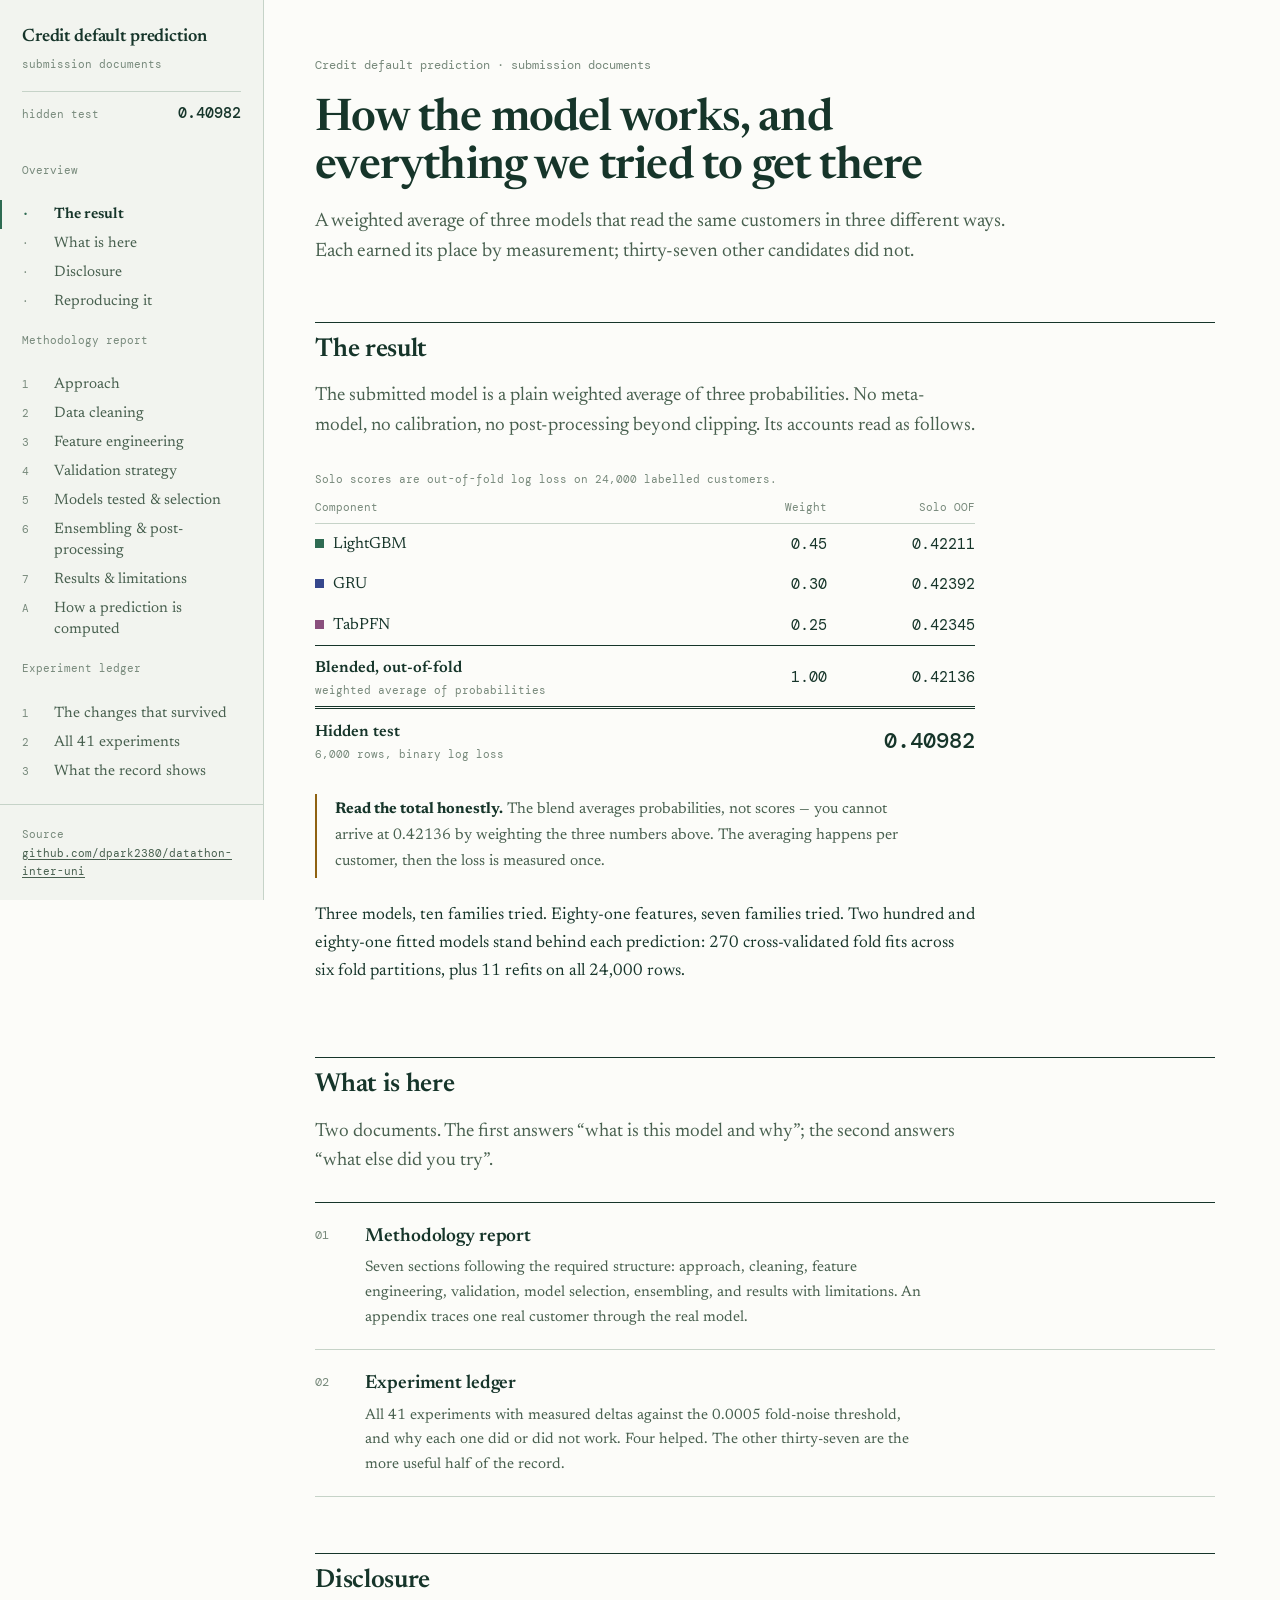
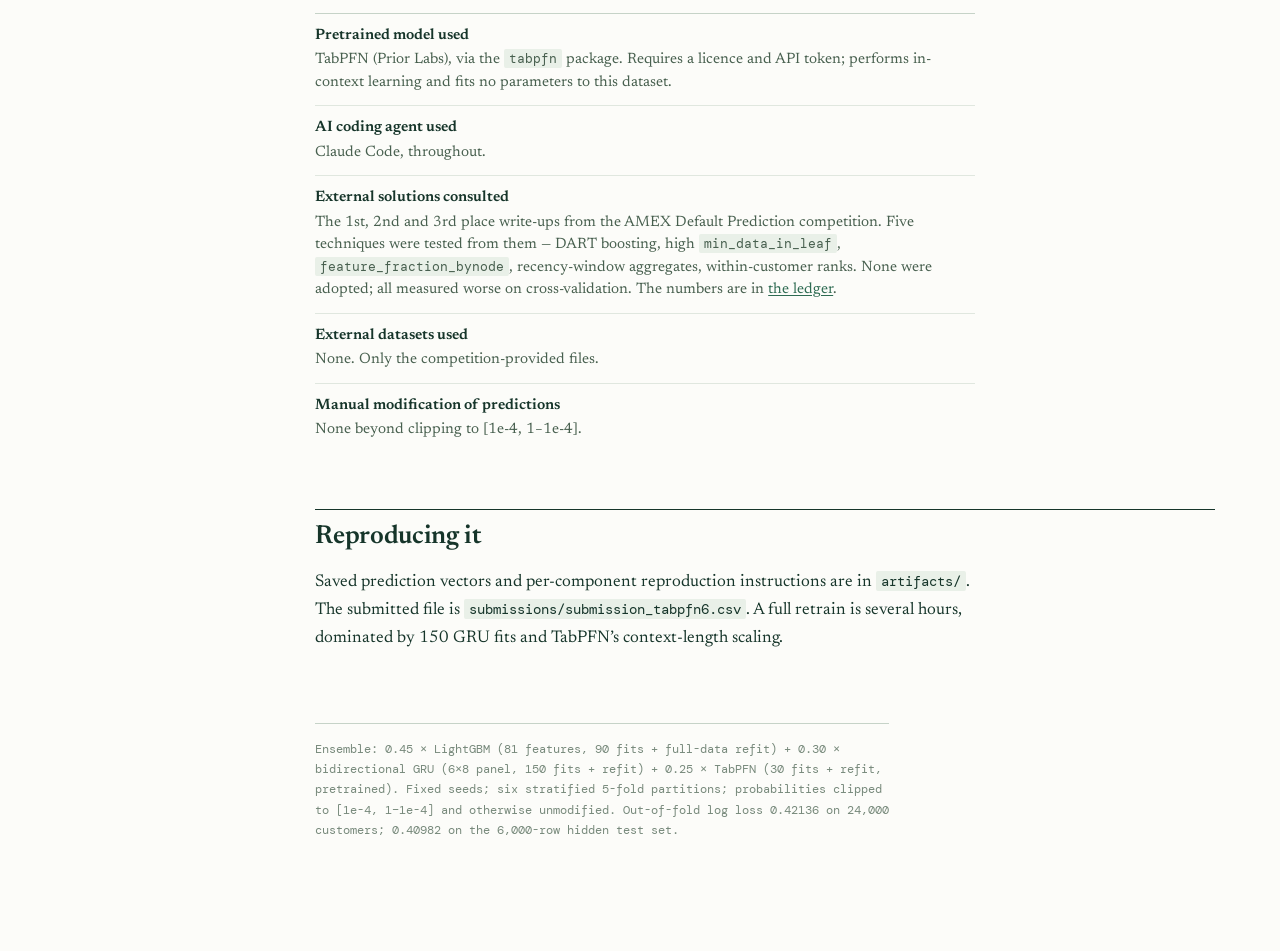
==== commit ff982ef9: "Restructure methodology docs to the brief's seven sections; tidy the repo Docs site - Rebuild docs/m" ====
--- a/docs/index.html
+++ b/docs/index.html
@@ -28,13 +28,14 @@
 
   <p class="grp">Methodology report</p>
   <ol>
-    <li><a class="item" href="methodology-report.html#pipeline"><span class="no">1</span>Pipeline</a></li>
-    <li><a class="item" href="methodology-report.html#components"><span class="no">2</span>The three components</a></li>
-    <li><a class="item" href="methodology-report.html#mechanics"><span class="no">3</span>How a prediction is computed</a></li>
-    <li><a class="item" href="methodology-report.html#blend"><span class="no">4</span>Combining the three</a></li>
-    <li><a class="item" href="methodology-report.html#provenance"><span class="no">5</span>How we arrived here</a></li>
-    <li><a class="item" href="methodology-report.html#assessment"><span class="no">6</span>Strengths and weaknesses</a></li>
-    <li><a class="item" href="methodology-report.html#next"><span class="no">7</span>What we would try next</a></li>
+    <li><a class="item" href="methodology-report.html#approach"><span class="no">1</span>Approach</a></li>
+    <li><a class="item" href="methodology-report.html#cleaning"><span class="no">2</span>Data cleaning</a></li>
+    <li><a class="item" href="methodology-report.html#features"><span class="no">3</span>Feature engineering</a></li>
+    <li><a class="item" href="methodology-report.html#validation"><span class="no">4</span>Validation strategy</a></li>
+    <li><a class="item" href="methodology-report.html#models"><span class="no">5</span>Models tested &amp; selection</a></li>
+    <li><a class="item" href="methodology-report.html#ensembling"><span class="no">6</span>Ensembling &amp; post-processing</a></li>
+    <li><a class="item" href="methodology-report.html#results"><span class="no">7</span>Results &amp; limitations</a></li>
+    <li><a class="item" href="methodology-report.html#appendix"><span class="no">A</span>How a prediction is computed</a></li>
   </ol>
 
   <p class="grp">Experiment ledger</p>
@@ -96,7 +97,7 @@
       <span class="no">01</span>
       <span>
         <h3>Methodology report</h3>
-        <p>What the final model is, how each of the three components turns a customer into a number, how the blend weights were chosen, and where it is weak. Includes a real customer traced through the real model.</p>
+        <p>Seven sections following the required structure: approach, cleaning, feature engineering, validation, model selection, ensembling, and results with limitations. An appendix traces one real customer through the real model.</p>
       </span>
     </a>
     <a class="doc" href="experiment-ledger.html">
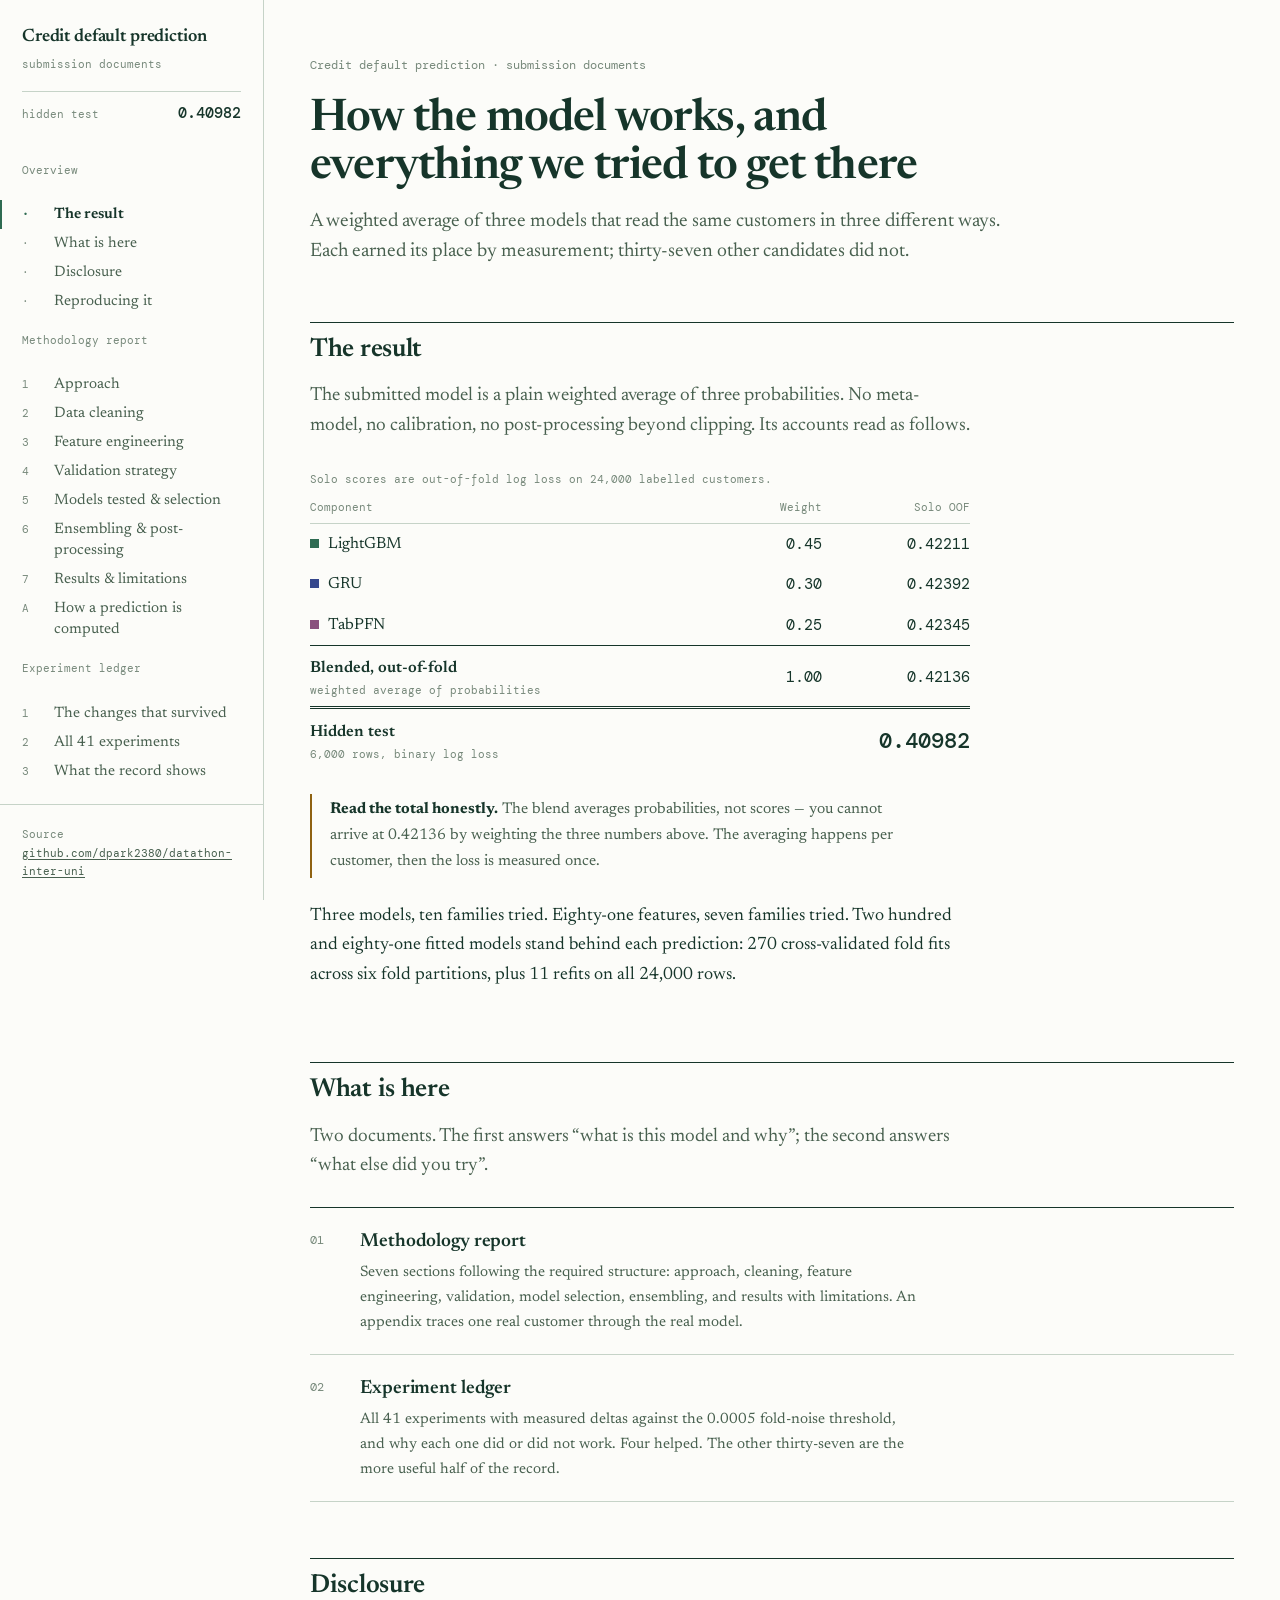
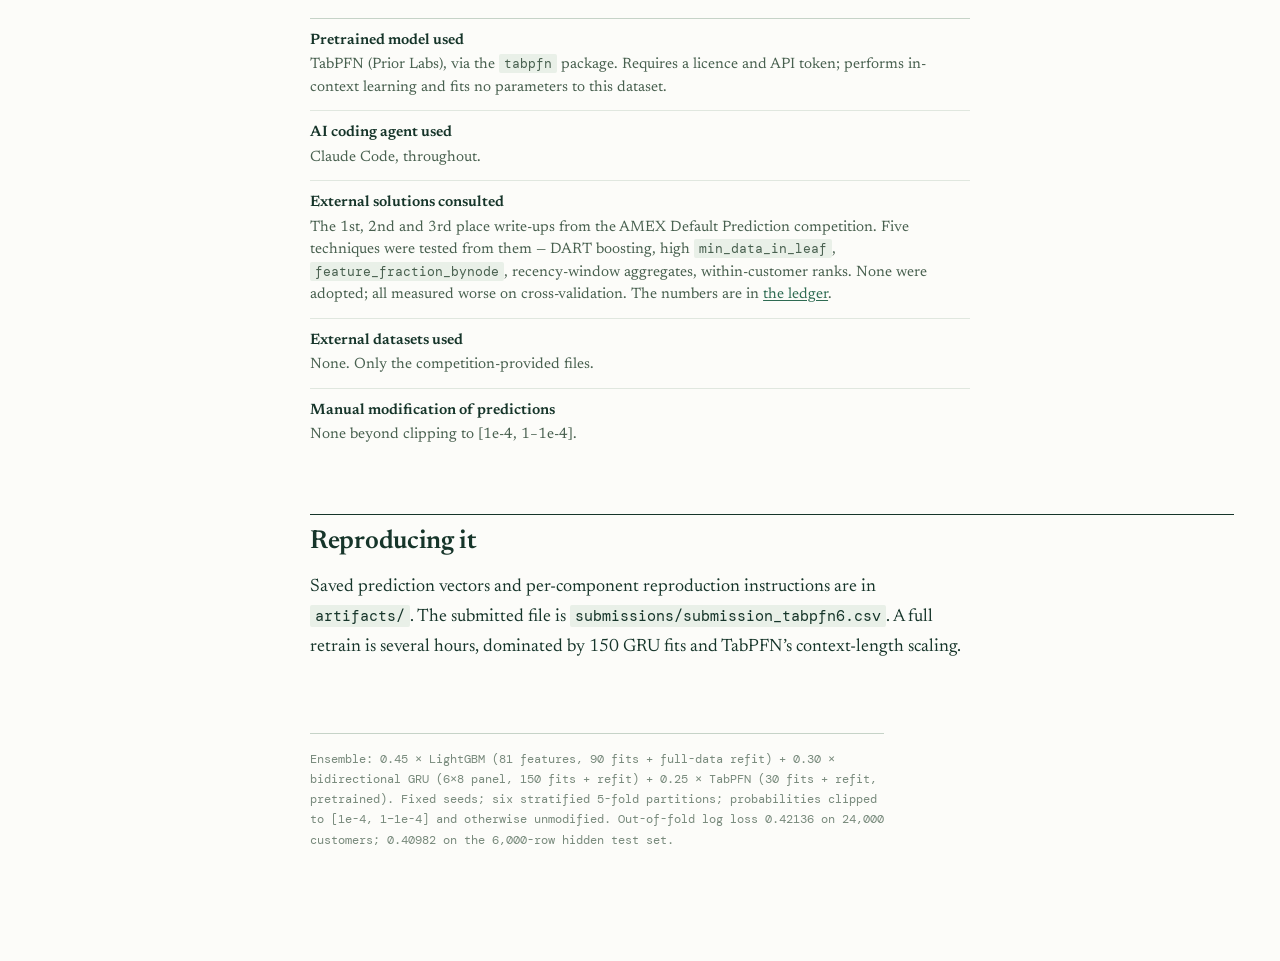
==== commit a15bae74: "Centre the document as a sheet instead of pinning it to the left edge On a wide monitor everything c" ====
--- a/docs/index.html
+++ b/docs/index.html
@@ -13,6 +13,8 @@
 <body>
 
 <button class="navbtn" aria-expanded="false" aria-controls="nav"><span></span>Contents</button>
+
+<div class="shell">
 
 <nav class="nav" id="nav" aria-label="Document contents">
   <a class="brand" href="index.html"><b>Credit default prediction</b><span>submission documents</span></a>
@@ -133,6 +135,8 @@
 </div>
 </main>
 
+</div>
+
 <script src="assets/site.js"></script>
 </body>
 </html>
--- a/docs/assets/site.css
+++ b/docs/assets/site.css
@@ -20,6 +20,7 @@
   --serif:"Newsreader",Georgia,"Times New Roman",serif;
   --mono:"DM Mono",ui-monospace,"SF Mono",Menlo,monospace;
   --sidebar:264px;
+  --shell:1360px;
 }
 @media (prefers-color-scheme:dark){
   :root:not([data-theme="light"]){
@@ -43,16 +44,21 @@
 @media (prefers-reduced-motion:reduce){html{scroll-behavior:auto;}}
 body{
   margin:0;background:var(--paper);color:var(--ink);
-  font-family:var(--serif);font-size:17px;line-height:1.66;
+  font-family:var(--serif);font-size:18px;line-height:1.66;
   font-optical-sizing:auto;
   -webkit-font-smoothing:antialiased;
 }
 
-/* ---------- sidebar ---------------------------------------------------- */
+/* ---------- shell: sidebar + document, centred as one sheet ------------- */
+
+.shell{
+  display:grid;grid-template-columns:var(--sidebar) minmax(0,1fr);
+  max-width:var(--shell);margin:0 auto;
+}
 
 .nav{
-  position:fixed;inset:0 auto 0 0;width:var(--sidebar);
-  border-right:1px solid var(--rule);background:var(--tint);
+  position:sticky;top:0;align-self:start;height:100vh;
+  border-right:1px solid var(--rule);background:var(--paper);
   overflow-y:auto;padding:26px 0 40px;z-index:40;
 }
 .nav .brand{display:block;padding:0 22px 18px;text-decoration:none;color:inherit;}
@@ -89,8 +95,8 @@
 
 /* ---------- page shell -------------------------------------------------- */
 
-.page{margin-left:var(--sidebar);padding:0 clamp(20px,4vw,64px) 110px;}
-.wrap{max-width:900px;}
+.page{padding:0 clamp(20px,3.6vw,60px) 110px;}
+.wrap{max-width:960px;}
 .measure{max-width:66ch;}
 
 h1{font-size:clamp(30px,4vw,45px);line-height:1.06;letter-spacing:-.018em;
@@ -285,9 +291,12 @@
 /* ---------- responsive --------------------------------------------------- */
 
 @media (max-width:1040px){
-  .nav{transform:translateX(-100%);transition:transform .18s ease;width:280px;}
+  .shell{display:block;}
+  .nav{position:fixed;inset:0 auto 0 0;width:280px;height:auto;
+    background:var(--tint);
+    transform:translateX(-100%);transition:transform .18s ease;}
   .nav.open{transform:translateX(0);box-shadow:0 0 40px rgba(0,0,0,.18);}
-  .page{margin-left:0;padding-top:56px;}
+  .page{padding-top:56px;}
   .navbtn{display:flex;align-items:center;gap:10px;position:fixed;top:0;left:0;
     right:0;height:46px;padding:0 16px;z-index:50;background:var(--paper);
     border:none;border-bottom:1px solid var(--rule);color:var(--ink);
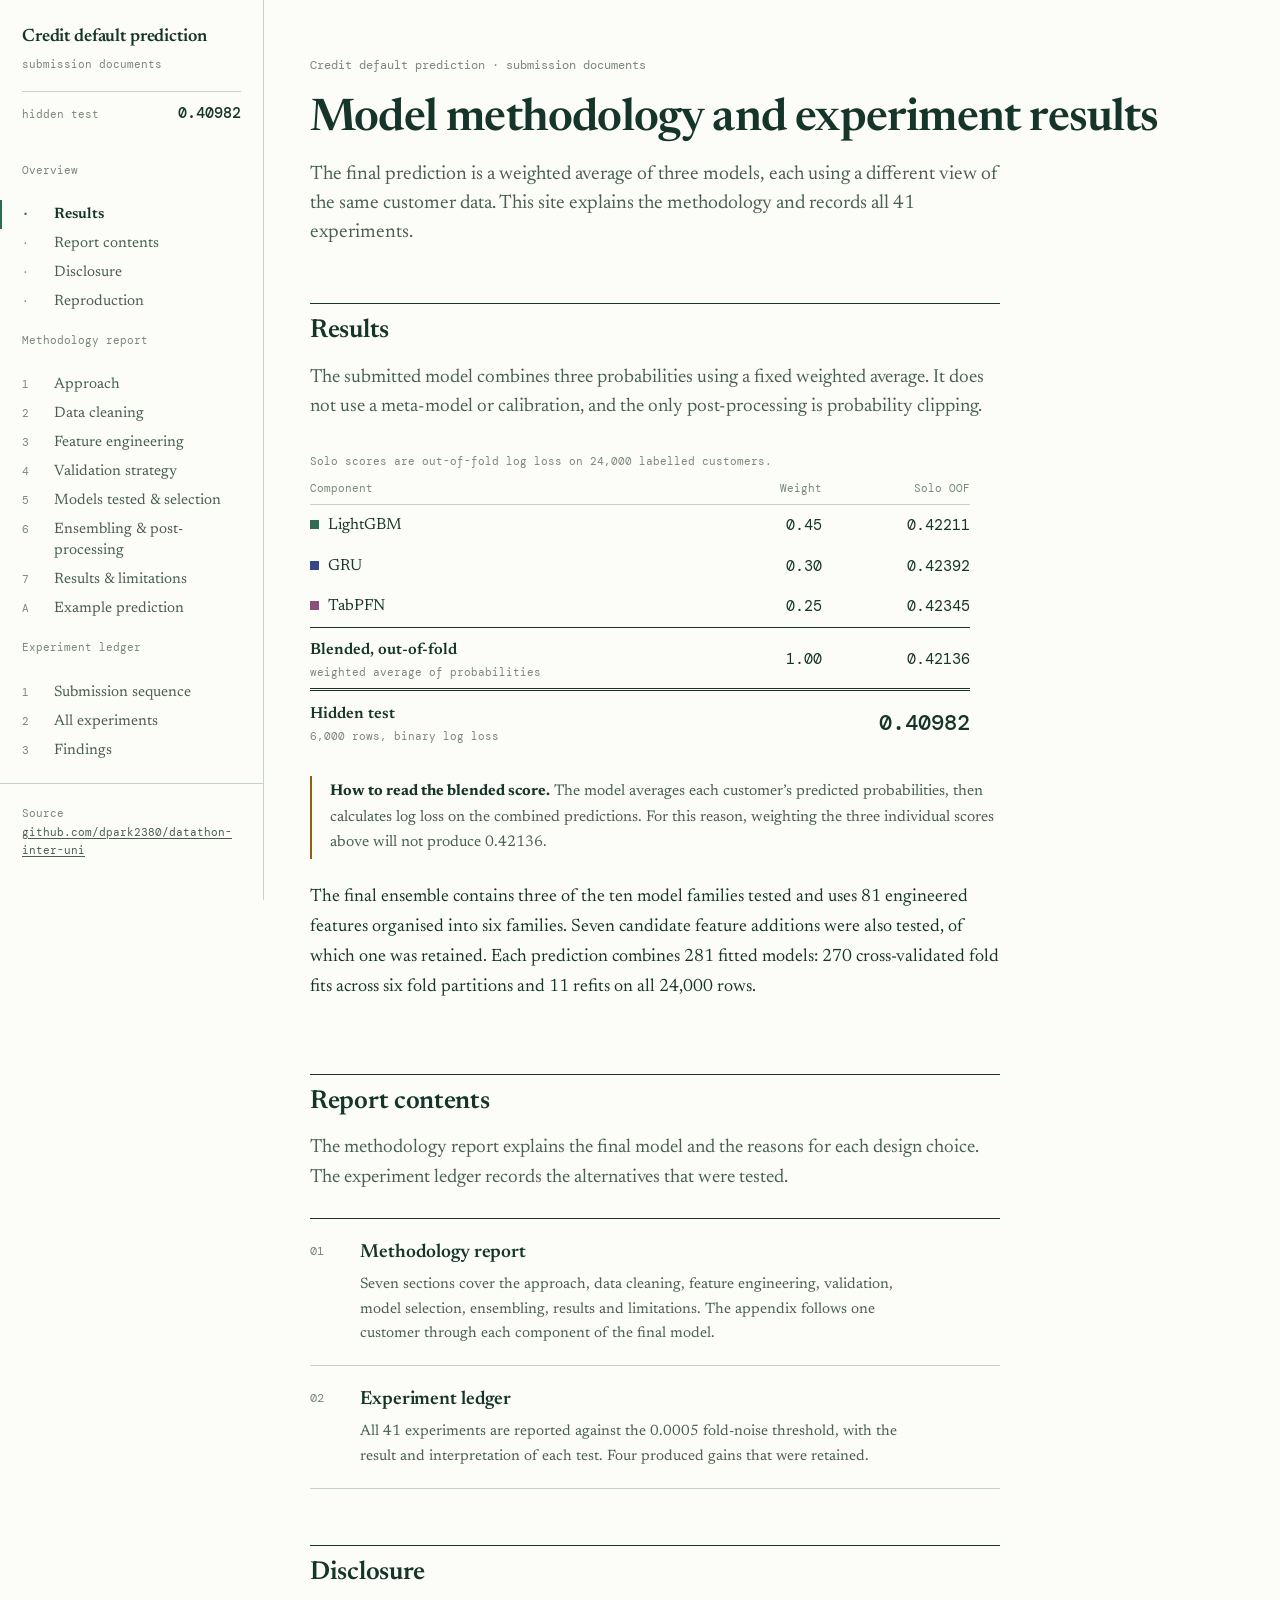
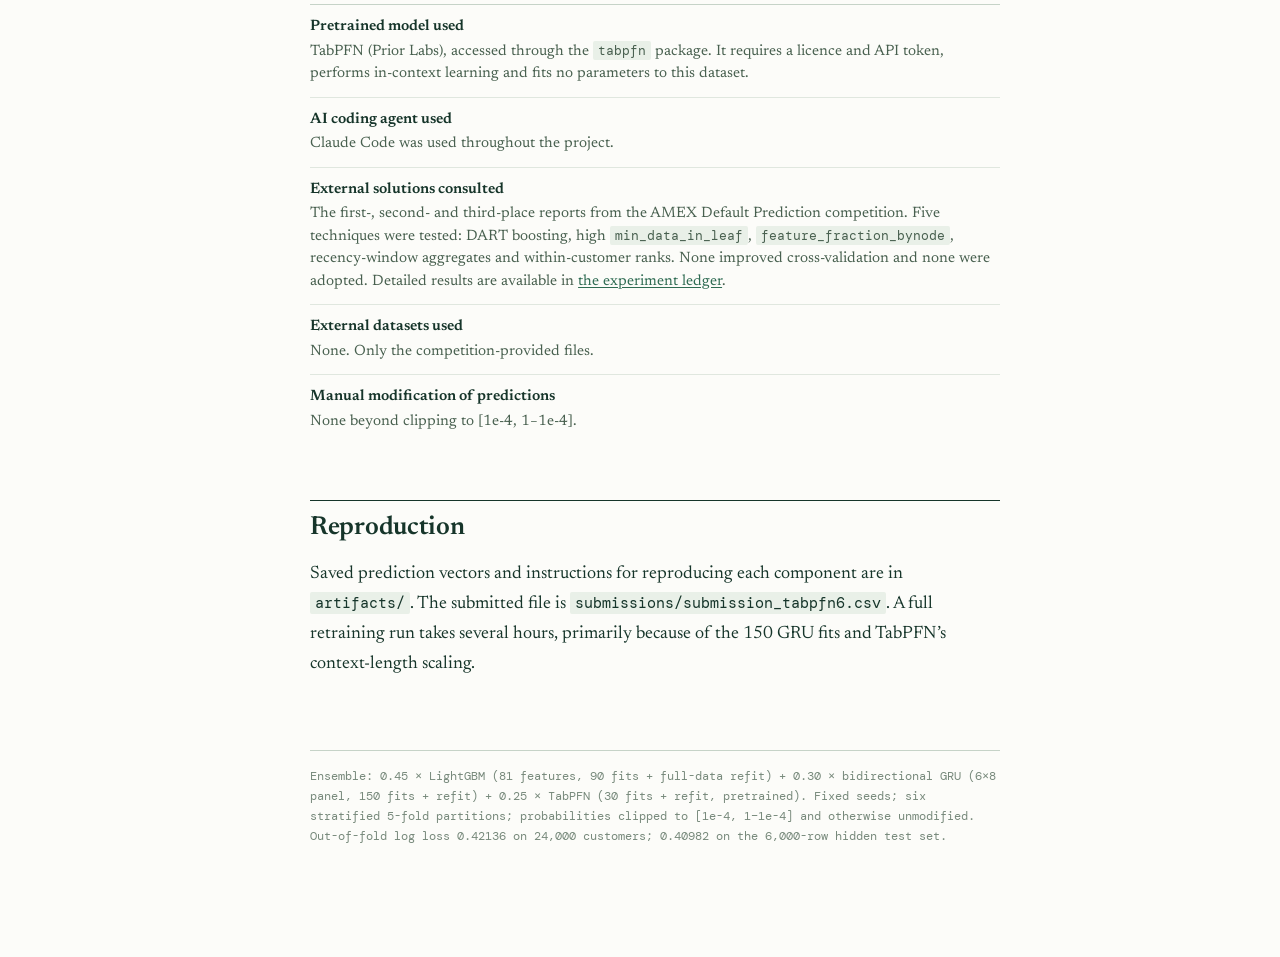
==== commit 280b188b: "updated github pages to improve flow and readability" ====
--- a/docs/index.html
+++ b/docs/index.html
@@ -22,10 +22,10 @@
 
   <p class="grp">Overview</p>
   <ol>
-    <li><a class="item" href="#result"><span class="no">·</span>The result</a></li>
-    <li><a class="item" href="#reading"><span class="no">·</span>What is here</a></li>
+    <li><a class="item" href="#result"><span class="no">·</span>Results</a></li>
+    <li><a class="item" href="#reading"><span class="no">·</span>Report contents</a></li>
     <li><a class="item" href="#disclosure"><span class="no">·</span>Disclosure</a></li>
-    <li><a class="item" href="#repro"><span class="no">·</span>Reproducing it</a></li>
+    <li><a class="item" href="#repro"><span class="no">·</span>Reproduction</a></li>
   </ol>
 
   <p class="grp">Methodology report</p>
@@ -37,14 +37,14 @@
     <li><a class="item" href="methodology-report.html#models"><span class="no">5</span>Models tested &amp; selection</a></li>
     <li><a class="item" href="methodology-report.html#ensembling"><span class="no">6</span>Ensembling &amp; post-processing</a></li>
     <li><a class="item" href="methodology-report.html#results"><span class="no">7</span>Results &amp; limitations</a></li>
-    <li><a class="item" href="methodology-report.html#appendix"><span class="no">A</span>How a prediction is computed</a></li>
+    <li><a class="item" href="methodology-report.html#appendix"><span class="no">A</span>Example prediction</a></li>
   </ol>
 
   <p class="grp">Experiment ledger</p>
   <ol>
-    <li><a class="item" href="experiment-ledger.html#survived"><span class="no">1</span>The changes that survived</a></li>
-    <li><a class="item" href="experiment-ledger.html#ledger"><span class="no">2</span>All 41 experiments</a></li>
-    <li><a class="item" href="experiment-ledger.html#patterns"><span class="no">3</span>What the record shows</a></li>
+    <li><a class="item" href="experiment-ledger.html#survived"><span class="no">1</span>Submission sequence</a></li>
+    <li><a class="item" href="experiment-ledger.html#ledger"><span class="no">2</span>All experiments</a></li>
+    <li><a class="item" href="experiment-ledger.html#patterns"><span class="no">3</span>Findings</a></li>
   </ol>
 
   <p class="foot">Source<br><a href="https://github.com/dpark2380/datathon-inter-uni">github.com/dpark2380/<wbr>datathon-inter-uni</a></p>
@@ -55,13 +55,13 @@
 
 <header class="top">
   <p class="kicker">Credit default prediction · submission documents</p>
-  <h1>How the model works, and everything we tried to get there</h1>
-  <p class="sub measure">A weighted average of three models that read the same customers in three different ways. Each earned its place by measurement; thirty-seven other candidates did not.</p>
+  <h1>Model methodology and experiment results</h1>
+  <p class="sub measure">The final prediction is a weighted average of three models, each using a different view of the same customer data. This site explains the methodology and records all 41 experiments.</p>
 </header>
 
 <section id="result">
-  <div class="sechead"><h2>The result</h2></div>
-  <p class="lede measure">The submitted model is a plain weighted average of three probabilities. No meta-model, no calibration, no post-processing beyond clipping. Its accounts read as follows.</p>
+  <div class="sechead"><h2>Results</h2></div>
+  <p class="lede measure">The submitted model combines three probabilities using a fixed weighted average. It does not use a meta-model or calibration, and the only post-processing is probability clipping.</p>
 
   <div class="stmt">
     <table>
@@ -85,28 +85,28 @@
     </table>
   </div>
 
-  <p class="note measure"><strong>Read the total honestly.</strong> The blend averages probabilities, not scores &mdash; you cannot arrive at 0.42136 by weighting the three numbers above. The averaging happens per customer, then the loss is measured once.</p>
+  <p class="note measure"><strong>How to read the blended score.</strong> The model averages each customer&rsquo;s predicted probabilities, then calculates log loss on the combined predictions. For this reason, weighting the three individual scores above will not produce 0.42136.</p>
 
-  <p class="measure">Three models, ten families tried. Eighty-one features, seven families tried. Two hundred and eighty-one fitted models stand behind each prediction: 270 cross-validated fold fits across six fold partitions, plus 11 refits on all 24,000 rows.</p>
+  <p class="measure">The final ensemble contains three of the ten model families tested and uses 81 engineered features organised into six families. Seven candidate feature additions were also tested, of which one was retained. Each prediction combines 281 fitted models: 270 cross-validated fold fits across six fold partitions and 11 refits on all 24,000 rows.</p>
 </section>
 
 <section id="reading">
-  <div class="sechead"><h2>What is here</h2></div>
-  <p class="lede measure">Two documents. The first answers &ldquo;what is this model and why&rdquo;; the second answers &ldquo;what else did you try&rdquo;.</p>
+  <div class="sechead"><h2>Report contents</h2></div>
+  <p class="lede measure">The methodology report explains the final model and the reasons for each design choice. The experiment ledger records the alternatives that were tested.</p>
 
   <div class="docs">
     <a class="doc" href="methodology-report.html">
       <span class="no">01</span>
       <span>
         <h3>Methodology report</h3>
-        <p>Seven sections following the required structure: approach, cleaning, feature engineering, validation, model selection, ensembling, and results with limitations. An appendix traces one real customer through the real model.</p>
+        <p>Seven sections cover the approach, data cleaning, feature engineering, validation, model selection, ensembling, results and limitations. The appendix follows one customer through each component of the final model.</p>
       </span>
     </a>
     <a class="doc" href="experiment-ledger.html">
       <span class="no">02</span>
       <span>
         <h3>Experiment ledger</h3>
-        <p>All 41 experiments with measured deltas against the 0.0005 fold-noise threshold, and why each one did or did not work. Four helped. The other thirty-seven are the more useful half of the record.</p>
+        <p>All 41 experiments are reported against the 0.0005 fold-noise threshold, with the result and interpretation of each test. Four produced gains that were retained.</p>
       </span>
     </a>
   </div>
@@ -115,17 +115,17 @@
 <section id="disclosure">
   <div class="sechead"><h2>Disclosure</h2></div>
   <ul class="deflist measure">
-    <li><b>Pretrained model used</b>TabPFN (Prior Labs), via the <code>tabpfn</code> package. Requires a licence and API token; performs in-context learning and fits no parameters to this dataset.</li>
-    <li><b>AI coding agent used</b>Claude Code, throughout.</li>
-    <li><b>External solutions consulted</b>The 1st, 2nd and 3rd place write-ups from the AMEX Default Prediction competition. Five techniques were tested from them &mdash; DART boosting, high <code>min_data_in_leaf</code>, <code>feature_fraction_bynode</code>, recency-window aggregates, within-customer ranks. None were adopted; all measured worse on cross-validation. The numbers are in <a href="experiment-ledger.html#ledger">the ledger</a>.</li>
+    <li><b>Pretrained model used</b>TabPFN (Prior Labs), accessed through the <code>tabpfn</code> package. It requires a licence and API token, performs in-context learning and fits no parameters to this dataset.</li>
+    <li><b>AI coding agent used</b>Claude Code was used throughout the project.</li>
+    <li><b>External solutions consulted</b>The first-, second- and third-place reports from the AMEX Default Prediction competition. Five techniques were tested: DART boosting, high <code>min_data_in_leaf</code>, <code>feature_fraction_bynode</code>, recency-window aggregates and within-customer ranks. None improved cross-validation and none were adopted. Detailed results are available in <a href="experiment-ledger.html#ledger">the experiment ledger</a>.</li>
     <li><b>External datasets used</b>None. Only the competition-provided files.</li>
     <li><b>Manual modification of predictions</b>None beyond clipping to [1e-4, 1&minus;1e-4].</li>
   </ul>
 </section>
 
 <section id="repro">
-  <div class="sechead"><h2>Reproducing it</h2></div>
-  <p class="measure">Saved prediction vectors and per-component reproduction instructions are in <code>artifacts/</code>. The submitted file is <code>submissions/submission_tabpfn6.csv</code>. A full retrain is several hours, dominated by 150 GRU fits and TabPFN&rsquo;s context-length scaling.</p>
+  <div class="sechead"><h2>Reproduction</h2></div>
+  <p class="measure">Saved prediction vectors and instructions for reproducing each component are in <code>artifacts/</code>. The submitted file is <code>submissions/submission_tabpfn6.csv</code>. A full retraining run takes several hours, primarily because of the 150 GRU fits and TabPFN&rsquo;s context-length scaling.</p>
 </section>
 
 <footer class="doc-foot">
--- a/docs/assets/site.css
+++ b/docs/assets/site.css
@@ -21,6 +21,12 @@
   --mono:"DM Mono",ui-monospace,"SF Mono",Menlo,monospace;
   --sidebar:264px;
   --shell:1360px;
+  /* The reading column. 690px is ~79 characters at 18px Newsreader, the top of
+     the readable range. Prose and the rules around it share this width so the
+     rules end where the text ends; tables, charts and figures are the only
+     things allowed past it. Fixed px rather than ch so elements at different
+     font sizes still line up exactly. */
+  --col:690px;
 }
 @media (prefers-color-scheme:dark){
   :root:not([data-theme="light"]){
@@ -97,7 +103,7 @@
 
 .page{padding:0 clamp(20px,3.6vw,60px) 110px;}
 .wrap{max-width:960px;}
-.measure{max-width:66ch;}
+.measure{max-width:var(--col);}
 
 h1{font-size:clamp(30px,4vw,45px);line-height:1.06;letter-spacing:-.018em;
   font-weight:600;margin:0 0 16px;text-wrap:balance;}
@@ -120,7 +126,7 @@
 
 /* section headers: a ruled statement divider ---------------------------- */
 section{padding-top:56px;}
-.sechead{display:flex;align-items:baseline;gap:14px;
+.sechead{display:flex;align-items:baseline;gap:14px;max-width:var(--col);
   border-top:1px solid var(--ink);padding-top:12px;margin-bottom:16px;}
 .sechead .no{font-family:var(--mono);font-size:13px;color:var(--ink-3);}
 .sechead h2{flex:1;}
@@ -251,7 +257,7 @@
   color:var(--ink-2);font-size:15.5px;}
 .note strong{color:var(--ink);}
 .callout{border-top:1px solid var(--ink);border-bottom:1px solid var(--ink);
-  padding:16px 0;margin:32px 0 0;}
+  padding:16px 0;margin:32px 0 0;max-width:var(--col);}
 .callout p:last-child{margin-bottom:0;}
 
 .two{display:grid;gap:30px;margin-top:24px;}
@@ -263,19 +269,20 @@
 .deflist b{display:block;color:var(--ink);font-weight:600;margin-bottom:2px;}
 
 .findings{margin-top:8px;}
-.finding{border-top:1px solid var(--rule);padding:18px 0 6px;}
+.finding{border-top:1px solid var(--rule);padding:18px 0 6px;max-width:var(--col);}
 .finding h3{margin-bottom:6px;}
-.finding p{font-size:15.5px;color:var(--ink-2);max-width:66ch;}
+.finding p{font-size:15.5px;color:var(--ink-2);}
 .finding .ev{font-family:var(--mono);font-size:11.5px;color:var(--ink-3);
   line-height:1.8;}
 
 .next{margin-top:8px;}
-.next .item{border-top:1px solid var(--rule);padding:18px 0 6px;}
+.next .item{border-top:1px solid var(--rule);padding:18px 0 6px;max-width:var(--col);}
 .next .item h3{margin-bottom:6px;}
-.next .item p{font-size:15.5px;color:var(--ink-2);max-width:66ch;}
+.next .item p{font-size:15.5px;color:var(--ink-2);}
 .next .item .why b{color:var(--ink);}
 
-.docs{display:grid;gap:0;margin-top:26px;border-top:1px solid var(--ink);}
+.docs{display:grid;gap:0;margin-top:26px;max-width:var(--col);
+  border-top:1px solid var(--ink);}
 .doc{display:grid;grid-template-columns:34px 1fr;gap:16px;
   border-bottom:1px solid var(--rule);padding:18px 0;
   text-decoration:none;color:inherit;}
@@ -286,7 +293,7 @@
 
 footer.doc-foot{margin-top:70px;padding-top:16px;border-top:1px solid var(--rule);
   font-family:var(--mono);font-size:11.5px;color:var(--ink-3);line-height:1.75;
-  max-width:82ch;}
+  max-width:var(--col);}
 
 /* ---------- responsive --------------------------------------------------- */
 
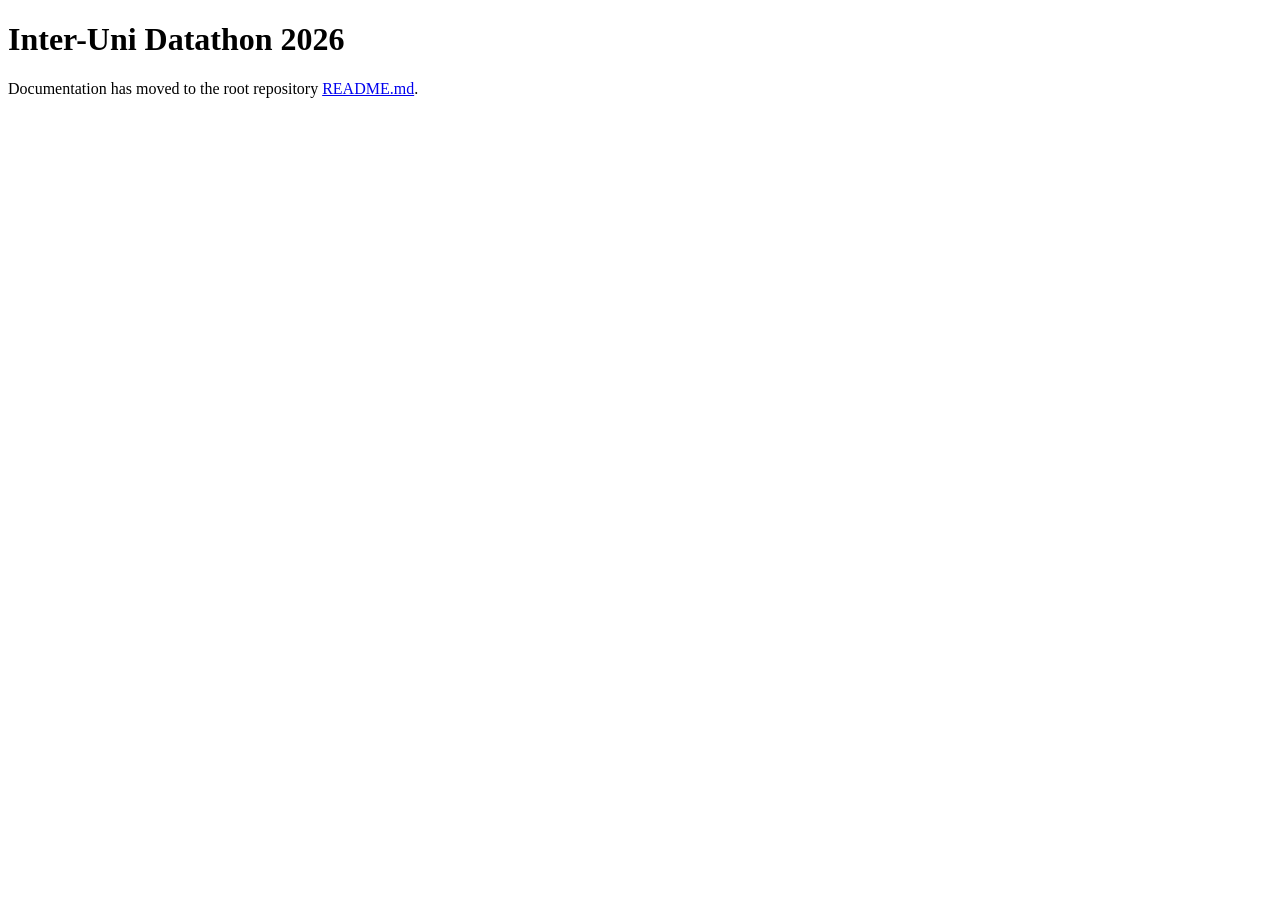
==== commit 8825a594: "Fix GitHub Pages build failure by adding .nojekyll placeholder in docs" ====
--- a/docs/index.html
+++ b/docs/index.html
@@ -1,142 +1,11 @@
-<!doctype html>
+<!DOCTYPE html>
 <html lang="en">
 <head>
-<meta charset="utf-8">
-<meta name="viewport" content="width=device-width, initial-scale=1">
-<title>Credit Default Prediction — Submission Documents</title>
-<meta name="description" content="How a three-model ensemble predicts credit default at 0.40982 log loss, and the record of forty-one experiments behind it.">
-<link rel="preconnect" href="https://fonts.googleapis.com">
-<link rel="preconnect" href="https://fonts.gstatic.com" crossorigin>
-<link rel="stylesheet" href="https://fonts.googleapis.com/css2?family=DM+Mono:wght@300;400;500&family=Newsreader:ital,opsz,wght@0,6..72,400..700;1,6..72,400..600&display=swap">
-<link rel="stylesheet" href="assets/site.css">
+  <meta charset="UTF-8">
+  <title>Inter-Uni Datathon 2026</title>
 </head>
 <body>
-
-<button class="navbtn" aria-expanded="false" aria-controls="nav"><span></span>Contents</button>
-
-<div class="shell">
-
-<nav class="nav" id="nav" aria-label="Document contents">
-  <a class="brand" href="index.html"><b>Credit default prediction</b><span>submission documents</span></a>
-  <p class="score"><span>hidden test</span><b>0.40982</b></p>
-
-  <p class="grp">Overview</p>
-  <ol>
-    <li><a class="item" href="#result"><span class="no">·</span>Results</a></li>
-    <li><a class="item" href="#reading"><span class="no">·</span>Report contents</a></li>
-    <li><a class="item" href="#disclosure"><span class="no">·</span>Disclosure</a></li>
-    <li><a class="item" href="#repro"><span class="no">·</span>Reproduction</a></li>
-  </ol>
-
-  <p class="grp">Methodology report</p>
-  <ol>
-    <li><a class="item" href="methodology-report.html#approach"><span class="no">1</span>Approach</a></li>
-    <li><a class="item" href="methodology-report.html#cleaning"><span class="no">2</span>Data cleaning</a></li>
-    <li><a class="item" href="methodology-report.html#features"><span class="no">3</span>Feature engineering</a></li>
-    <li><a class="item" href="methodology-report.html#validation"><span class="no">4</span>Validation strategy</a></li>
-    <li><a class="item" href="methodology-report.html#models"><span class="no">5</span>Models tested &amp; selection</a></li>
-    <li><a class="item" href="methodology-report.html#ensembling"><span class="no">6</span>Ensembling &amp; post-processing</a></li>
-    <li><a class="item" href="methodology-report.html#results"><span class="no">7</span>Results &amp; limitations</a></li>
-    <li><a class="item" href="methodology-report.html#appendix"><span class="no">A</span>Example prediction</a></li>
-  </ol>
-
-  <p class="grp">Experiment ledger</p>
-  <ol>
-    <li><a class="item" href="experiment-ledger.html#survived"><span class="no">1</span>Submission sequence</a></li>
-    <li><a class="item" href="experiment-ledger.html#ledger"><span class="no">2</span>All experiments</a></li>
-    <li><a class="item" href="experiment-ledger.html#patterns"><span class="no">3</span>Findings</a></li>
-  </ol>
-
-  <p class="foot">Source<br><a href="https://github.com/dpark2380/datathon-inter-uni">github.com/dpark2380/<wbr>datathon-inter-uni</a></p>
-</nav>
-
-<main class="page">
-<div class="wrap">
-
-<header class="top">
-  <p class="kicker">Credit default prediction · submission documents</p>
-  <h1>Model methodology and experiment results</h1>
-  <p class="sub measure">The final prediction is a weighted average of three models, each using a different view of the same customer data. This site explains the methodology and records all 41 experiments.</p>
-</header>
-
-<section id="result">
-  <div class="sechead"><h2>Results</h2></div>
-  <p class="lede measure">The submitted model combines three probabilities using a fixed weighted average. It does not use a meta-model or calibration, and the only post-processing is probability clipping.</p>
-
-  <div class="stmt">
-    <table>
-      <caption>Solo scores are out-of-fold log loss on 24,000 labelled customers.</caption>
-      <thead>
-        <tr><th scope="col">Component</th><th scope="col">Weight</th><th scope="col">Solo OOF</th></tr>
-      </thead>
-      <tbody>
-        <tr><td><i class="swatch sw-l"></i>LightGBM</td><td>0.45</td><td>0.42211</td></tr>
-        <tr><td><i class="swatch sw-g"></i>GRU</td><td>0.30</td><td>0.42392</td></tr>
-        <tr><td><i class="swatch sw-t"></i>TabPFN</td><td>0.25</td><td>0.42345</td></tr>
-        <tr class="total">
-          <td>Blended, out-of-fold<span class="qual">weighted average of probabilities</span></td>
-          <td>1.00</td><td>0.42136</td>
-        </tr>
-        <tr class="final">
-          <td>Hidden test<span class="qual">6,000 rows, binary log loss</span></td>
-          <td colspan="2">0.40982</td>
-        </tr>
-      </tbody>
-    </table>
-  </div>
-
-  <p class="note measure"><strong>How to read the blended score.</strong> The model averages each customer&rsquo;s predicted probabilities, then calculates log loss on the combined predictions. For this reason, weighting the three individual scores above will not produce 0.42136.</p>
-
-  <p class="measure">The final ensemble contains three of the ten model families tested and uses 81 engineered features organised into six families. Seven candidate feature additions were also tested, of which one was retained. Each prediction combines 281 fitted models: 270 cross-validated fold fits across six fold partitions and 11 refits on all 24,000 rows.</p>
-</section>
-
-<section id="reading">
-  <div class="sechead"><h2>Report contents</h2></div>
-  <p class="lede measure">The methodology report explains the final model and the reasons for each design choice. The experiment ledger records the alternatives that were tested.</p>
-
-  <div class="docs">
-    <a class="doc" href="methodology-report.html">
-      <span class="no">01</span>
-      <span>
-        <h3>Methodology report</h3>
-        <p>Seven sections cover the approach, data cleaning, feature engineering, validation, model selection, ensembling, results and limitations. The appendix follows one customer through each component of the final model.</p>
-      </span>
-    </a>
-    <a class="doc" href="experiment-ledger.html">
-      <span class="no">02</span>
-      <span>
-        <h3>Experiment ledger</h3>
-        <p>All 41 experiments are reported against the 0.0005 fold-noise threshold, with the result and interpretation of each test. Four produced gains that were retained.</p>
-      </span>
-    </a>
-  </div>
-</section>
-
-<section id="disclosure">
-  <div class="sechead"><h2>Disclosure</h2></div>
-  <ul class="deflist measure">
-    <li><b>Pretrained model used</b>TabPFN (Prior Labs), accessed through the <code>tabpfn</code> package. It requires a licence and API token, performs in-context learning and fits no parameters to this dataset.</li>
-    <li><b>AI coding agent used</b>Claude Code was used throughout the project.</li>
-    <li><b>External solutions consulted</b>The first-, second- and third-place reports from the AMEX Default Prediction competition. Five techniques were tested: DART boosting, high <code>min_data_in_leaf</code>, <code>feature_fraction_bynode</code>, recency-window aggregates and within-customer ranks. None improved cross-validation and none were adopted. Detailed results are available in <a href="experiment-ledger.html#ledger">the experiment ledger</a>.</li>
-    <li><b>External datasets used</b>None. Only the competition-provided files.</li>
-    <li><b>Manual modification of predictions</b>None beyond clipping to [1e-4, 1&minus;1e-4].</li>
-  </ul>
-</section>
-
-<section id="repro">
-  <div class="sechead"><h2>Reproduction</h2></div>
-  <p class="measure">Saved prediction vectors and instructions for reproducing each component are in <code>artifacts/</code>. The submitted file is <code>submissions/submission_tabpfn6.csv</code>. A full retraining run takes several hours, primarily because of the 150 GRU fits and TabPFN&rsquo;s context-length scaling.</p>
-</section>
-
-<footer class="doc-foot">
-  Ensemble: 0.45 &times; LightGBM (81 features, 90 fits + full-data refit) + 0.30 &times; bidirectional GRU (6&times;8 panel, 150 fits + refit) + 0.25 &times; TabPFN (30 fits + refit, pretrained). Fixed seeds; six stratified 5-fold partitions; probabilities clipped to [1e-4, 1&minus;1e-4] and otherwise unmodified. Out-of-fold log loss 0.42136 on 24,000 customers; 0.40982 on the 6,000-row hidden test set.
-</footer>
-
-</div>
-</main>
-
-</div>
-
-<script src="assets/site.js"></script>
+  <h1>Inter-Uni Datathon 2026</h1>
+  <p>Documentation has moved to the root repository <a href="https://github.com/dpark2380/datathon-inter-uni">README.md</a>.</p>
 </body>
 </html>
